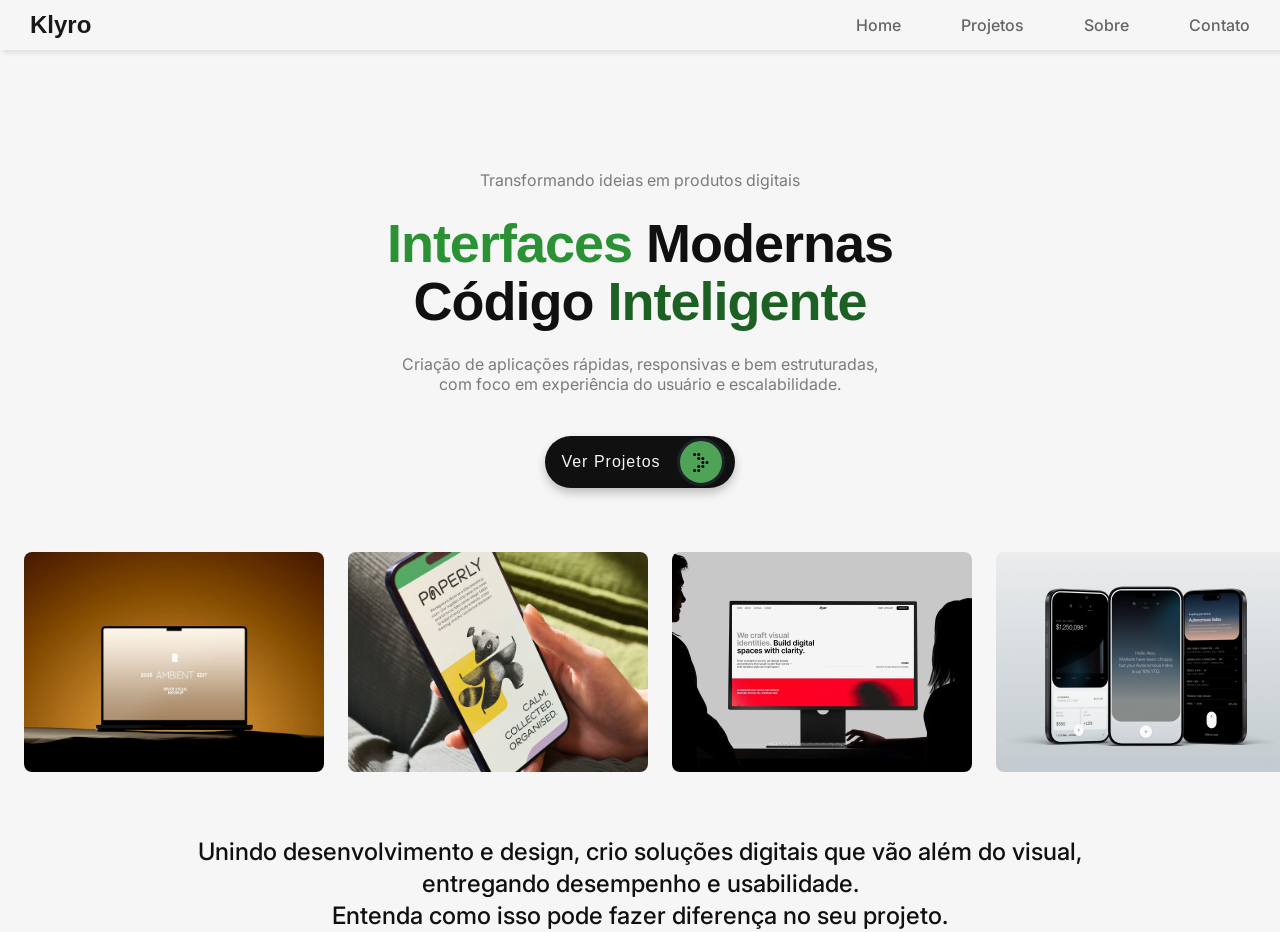
==== index.html @ 5a780aa4 "srool1" ====
<!DOCTYPE html>
<html lang="PT-BR">

<head>
    <meta charset="UTF-8">
    <meta name="viewport" content="width=device-width, initial-scale=1.0">
    <link rel="preconnect" href="https://fonts.googleapis.com">
    <link rel="preconnect" href="https://fonts.gstatic.com" crossorigin>
    <link
        href="https://fonts.googleapis.com/css2?family=Inter:ital,opsz,wght@0,14..32,100..900;1,14..32,100..900&amily=Outfit:wght@100..900&display=swap"
        rel="stylesheet">
    <link rel="stylesheet" href="style.css">
    <title>Klyro - Home</title>
</head>

<body>

    <nav>
        <!-- SIDEBAR -->
        <ul class="sidebar">
            <li onclick="hideSidebar()"><a href="#">✖</a></li>
            <li class="logo"><a href="index.html">Klyro</a></li>
            <li><a href="#">Home</a></li>
            <li><a href="#">Projetos</a></li>
            <li><a href="#">Sobre</a></li>
            <li><a href="#">Contato</a></li>
        </ul>

        <!-- NAV NORMAL -->
        <ul>
            <li class="logo"><a href="index.html">Klyro</a></li>
            <li class="hideOnMobile"><a href="#">Home</a></li>
            <li class="hideOnMobile"><a href="#">Projetos</a></li>
            <li class="hideOnMobile"><a href="#">Sobre</a></li>
            <li class="hideOnMobile"><a href="#">Contato</a></li>
            <li class="menu-button" onclick="showSidebar()">
                <a href="#" class="menuburger">☰</a>
            </li>
        </ul>
    </nav>

    <!--HERO SECTION-->
    <section class="hero">
        <div class="hero_section">
            <div class="herotxt">
                <h3 class="cor-7">Transformando ideias em produtos digitais</h3>
                <h1 class="cor-15"><span class="cor-p5">Interfaces</span> Modernas<br>
                    Código <span class="cor-p7">Inteligente</span></h1>
                <p class="cor-7">Criação de aplicações rápidas, responsivas e bem estruturadas, <br> com foco em
                    experiência
                    do usuário e
                    escalabilidade.</p>
            </div>

            <div class="hero_btn">
                <button class="Btn-Container">
                    <span class="text">Ver Projetos</span>
                    <span class="icon-Container">
                        <svg width="16" height="19" viewBox="0 0 16 19" fill="nones" xmlns="http://www.w3.org/2000/svg">
                            <circle cx="1.61321" cy="1.61321" r="1.5" fill="black"></circle>
                            <circle cx="5.73583" cy="1.61321" r="1.5" fill="black"></circle>
                            <circle cx="5.73583" cy="5.5566" r="1.5" fill="black"></circle>
                            <circle cx="9.85851" cy="5.5566" r="1.5" fill="black"></circle>
                            <circle cx="9.85851" cy="9.5" r="1.5" fill="black"></circle>
                            <circle cx="13.9811" cy="9.5" r="1.5" fill="black"></circle>
                            <circle cx="5.73583" cy="13.4434" r="1.5" fill="black"></circle>
                            <circle cx="9.85851" cy="13.4434" r="1.5" fill="black"></circle>
                            <circle cx="1.61321" cy="17.3868" r="1.5" fill="black"></circle>
                            <circle cx="5.73583" cy="17.3868" r="1.5" fill="black"></circle>
                        </svg>
                    </span>
                </button>

            </div>

        </div>


    </section>

    <!--INFINITE CAROUSEL IMAGENS-->
    <div class="carousel">
        <div class="track">
            <div class="group">
                <div class="card"><img src="./imagens/Base_Home_efects/txt01.jpg"></div>
                <div class="card"><img src="./imagens/Base_Home_efects/text04.jpg"></div>
                <div class="card"><img src="./imagens/Base_Home_efects/txt02.jpg"></div>
                <div class="card"><img src="./imagens/Base_Home_efects/txt05.jpg"></div>
                <div class="card"><img src="./imagens/Base_Home_efects/txt03.jpg"></div>
                <div class="card"><img src="./imagens/Base_Home_efects/txt06.jpg"></div>
            </div>

            <!-- DUPLICADO -->
            <div class="group">
                <div class="card"><img src="./imagens/Base_Home_efects/txt01.jpg"></div>
                <div class="card"><img src="./imagens/Base_Home_efects/text04.jpg"></div>
                <div class="card"><img src="./imagens/Base_Home_efects/txt02.jpg"></div>
                <div class="card"><img src="./imagens/Base_Home_efects/txt05.jpg"></div>
                <div class="card"><img src="./imagens/Base_Home_efects/txt03.jpg"></div>
                <div class="card"><img src="./imagens/Base_Home_efects/txt06.jpg"></div>
            </div>
        </div>
    </div>

    <!--CTA TEXT EFECTS-->
    <section class="scroll-reveal">
        <p class="reveal-text">
            <span class="line cor-15">Unindo desenvolvimento e design, crio soluções digitais que vão além do visual,
                <br> entregando desempenho e usabilidade.</span>
            <span class="line cor-15">Entenda como isso pode fazer diferença no seu projeto.</span>
        </p>
    </section>

    <script>
        /* =========================
           SIDEBAR
        ========================= */
        function showSidebar() {
            document.querySelector('.sidebar').style.display = 'flex';
        }

        function hideSidebar() {
            document.querySelector('.sidebar').style.display = 'none';
        }

        document.addEventListener('click', function (event) {
            const sidebar = document.querySelector('.sidebar');
            const menuBtn = document.querySelector('.menu-button');

            if (!sidebar.contains(event.target) && !menuBtn.contains(event.target)) {
                sidebar.style.display = 'none';
            }
        });


        /* =========================
           REVEAL 3 LINHAS (CORRETO)
        ========================= */

        const lines = document.querySelectorAll(".line");

        const observer = new IntersectionObserver((entries) => {
            entries.forEach(entry => {
                if (entry.isIntersecting) {

                    lines.forEach((line, index) => {
                        setTimeout(() => {
                            line.classList.add("show");
                        }, index * 400); // tempo entre linhas
                    });

                }
            });
        }, { threshold: 0.6 });

        observer.observe(document.querySelector(".scroll-reveal"));
    </script>

</body>

</html>
---- style.css ----
/* UTILIDADES */
@import "./css/utilidades/cores.css";

/* GLOBAL */
@import "./css/global/global.css";
@import "./css/global/navbar.css";

/* HOME */
@import "./css/home/home.css";
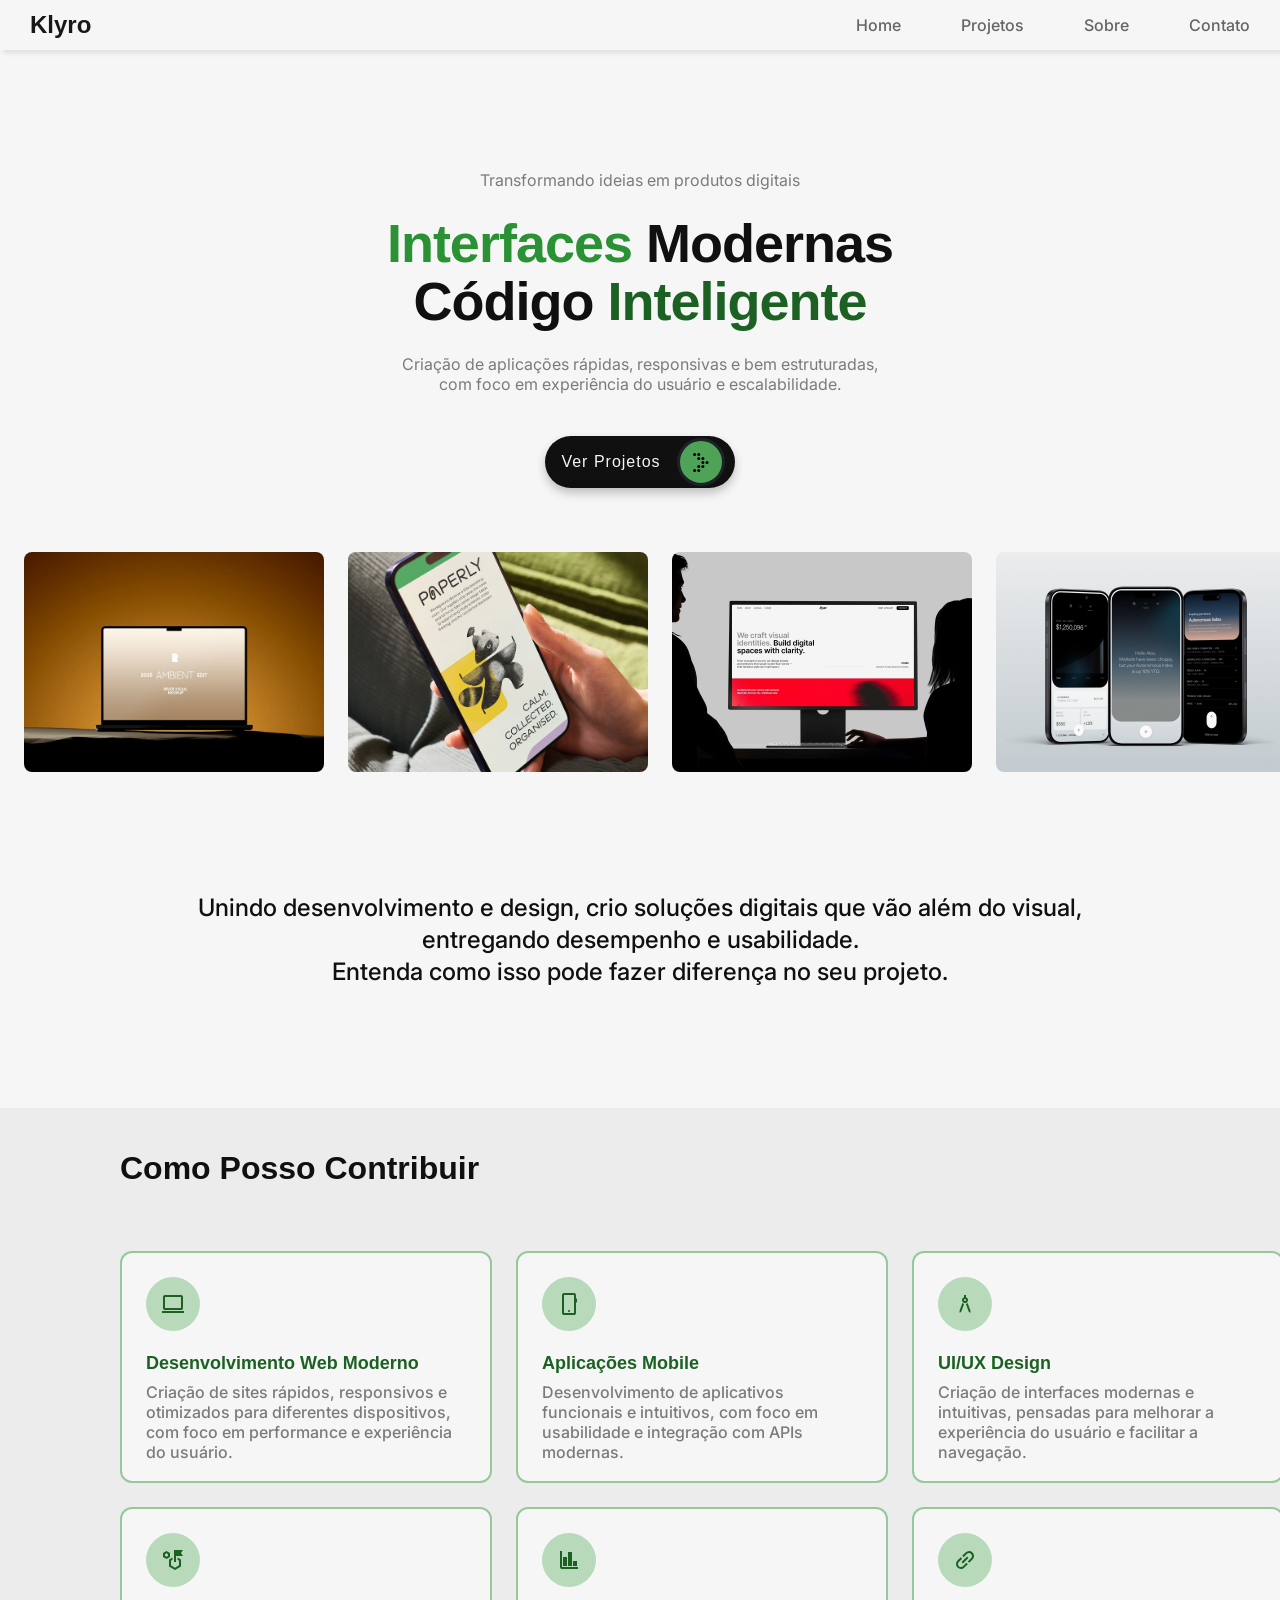
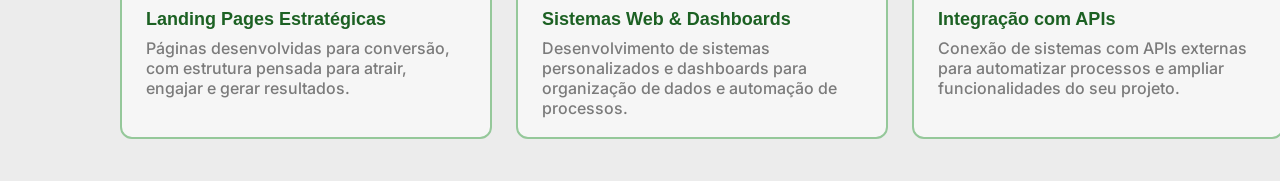
==== commit a8f32b69: "atualização" ====
--- a/index.html
+++ b/index.html
@@ -6,6 +6,7 @@
     <meta name="viewport" content="width=device-width, initial-scale=1.0">
     <link rel="preconnect" href="https://fonts.googleapis.com">
     <link rel="preconnect" href="https://fonts.gstatic.com" crossorigin>
+    <link rel="shortcut icon" href="./imagens/global/icone_geral.svg" type="image/x-icon">
     <link
         href="https://fonts.googleapis.com/css2?family=Inter:ital,opsz,wght@0,14..32,100..900;1,14..32,100..900&amily=Outfit:wght@100..900&display=swap"
         rel="stylesheet">
@@ -102,7 +103,7 @@
         </div>
     </div>
 
-    <!--CTA TEXT EFECTS-->
+    <!--CTA-->
     <section class="scroll-reveal">
         <p class="reveal-text">
             <span class="line cor-15">Unindo desenvolvimento e design, crio soluções digitais que vão além do visual,
@@ -111,6 +112,79 @@
         </p>
     </section>
 
+
+    <!--SERVIÇOS-->
+    <section class="servicos">
+        <div class="servicos_section">
+            <div class="servicos_txt">
+                <h1 class="cor-15">Como Posso Contribuir</h1>
+            </div>
+            <div class="servicos_sc_cards">
+                <div class="serv_cards">
+                    <div class="icone_card"><img src="./imagens/global/computer.svg" alt="Computer icon"></div>
+                    <div class="cardtxt">
+                        <h2 class="cor-p7">Desenvolvimento Web Moderno</h2>
+                        <p class="cor-7">Criação de sites rápidos, responsivos e otimizados para diferentes
+                            dispositivos, com foco em
+                            performance e experiência do usuário.</p>
+                    </div>
+                </div>
+
+                <div class="serv_cards">
+                    <div class="icone_card"><img src="./imagens/global/mobile_phone.svg" alt="Mobile Phone"></div>
+                    <div class="cardtxt">
+                        <h2 class="cor-p7">Aplicações Mobile</h2>
+                        <p class="cor-7">Desenvolvimento de aplicativos funcionais e intuitivos, com foco em usabilidade
+                            e integração
+                            com APIs modernas.</p>
+                    </div>
+                </div>
+
+                <div class="serv_cards">
+                    <div class="icone_card"><img
+                            src="./imagens/global/architecture_24dp_1C6123_FILL0_wght400_GRAD0_opsz24.svg"
+                            alt="Architecture"></div>
+                    <div class="cardtxt">
+                        <h2 class="cor-p7">UI/UX Design</h2>
+                        <p class="cor-7">Criação de interfaces modernas e intuitivas, pensadas para melhorar a
+                            experiência do usuário
+                            e facilitar a navegação.</p>
+                    </div>
+                </div>
+
+                <div class="serv_cards">
+                    <div class="icone_card"><img src="./imagens/global/strategy.svg" alt="Strategy"></div>
+                    <div class="cardtxt">
+                        <h2 class="cor-p7">Landing Pages Estratégicas</h2>
+                        <p class="cor-7">Páginas desenvolvidas para conversão, com estrutura pensada para atrair,
+                            engajar e gerar
+                            resultados.</p>
+                    </div>
+                </div>
+
+                <div class="serv_cards">
+                    <div class="icone_card"><img src="./imagens/global/finance bars.svg" alt="Strategy"></div>
+                    <div class="cardtxt">
+                        <h2 class="cor-p7">Sistemas Web & Dashboards</h2>
+                        <p class="cor-7">Desenvolvimento de sistemas personalizados e dashboards para organização de
+                            dados e automação
+                            de processos.</p>
+                    </div>
+                </div>
+
+                <div class="serv_cards">
+                    <div class="icone_card"><img src="./imagens/global/link.svg" alt="Strategy"></div>
+                    <div class="cardtxt">
+                        <h2 class="cor-p7">Integração com APIs</h2>
+                        <p class="cor-7">Conexão de sistemas com APIs externas para automatizar processos e ampliar
+                            funcionalidades do
+                            seu projeto.</p>
+                    </div>
+                </div>
+            </div>
+        </div>
+    </section>
+
     <script>
         /* =========================
            SIDEBAR
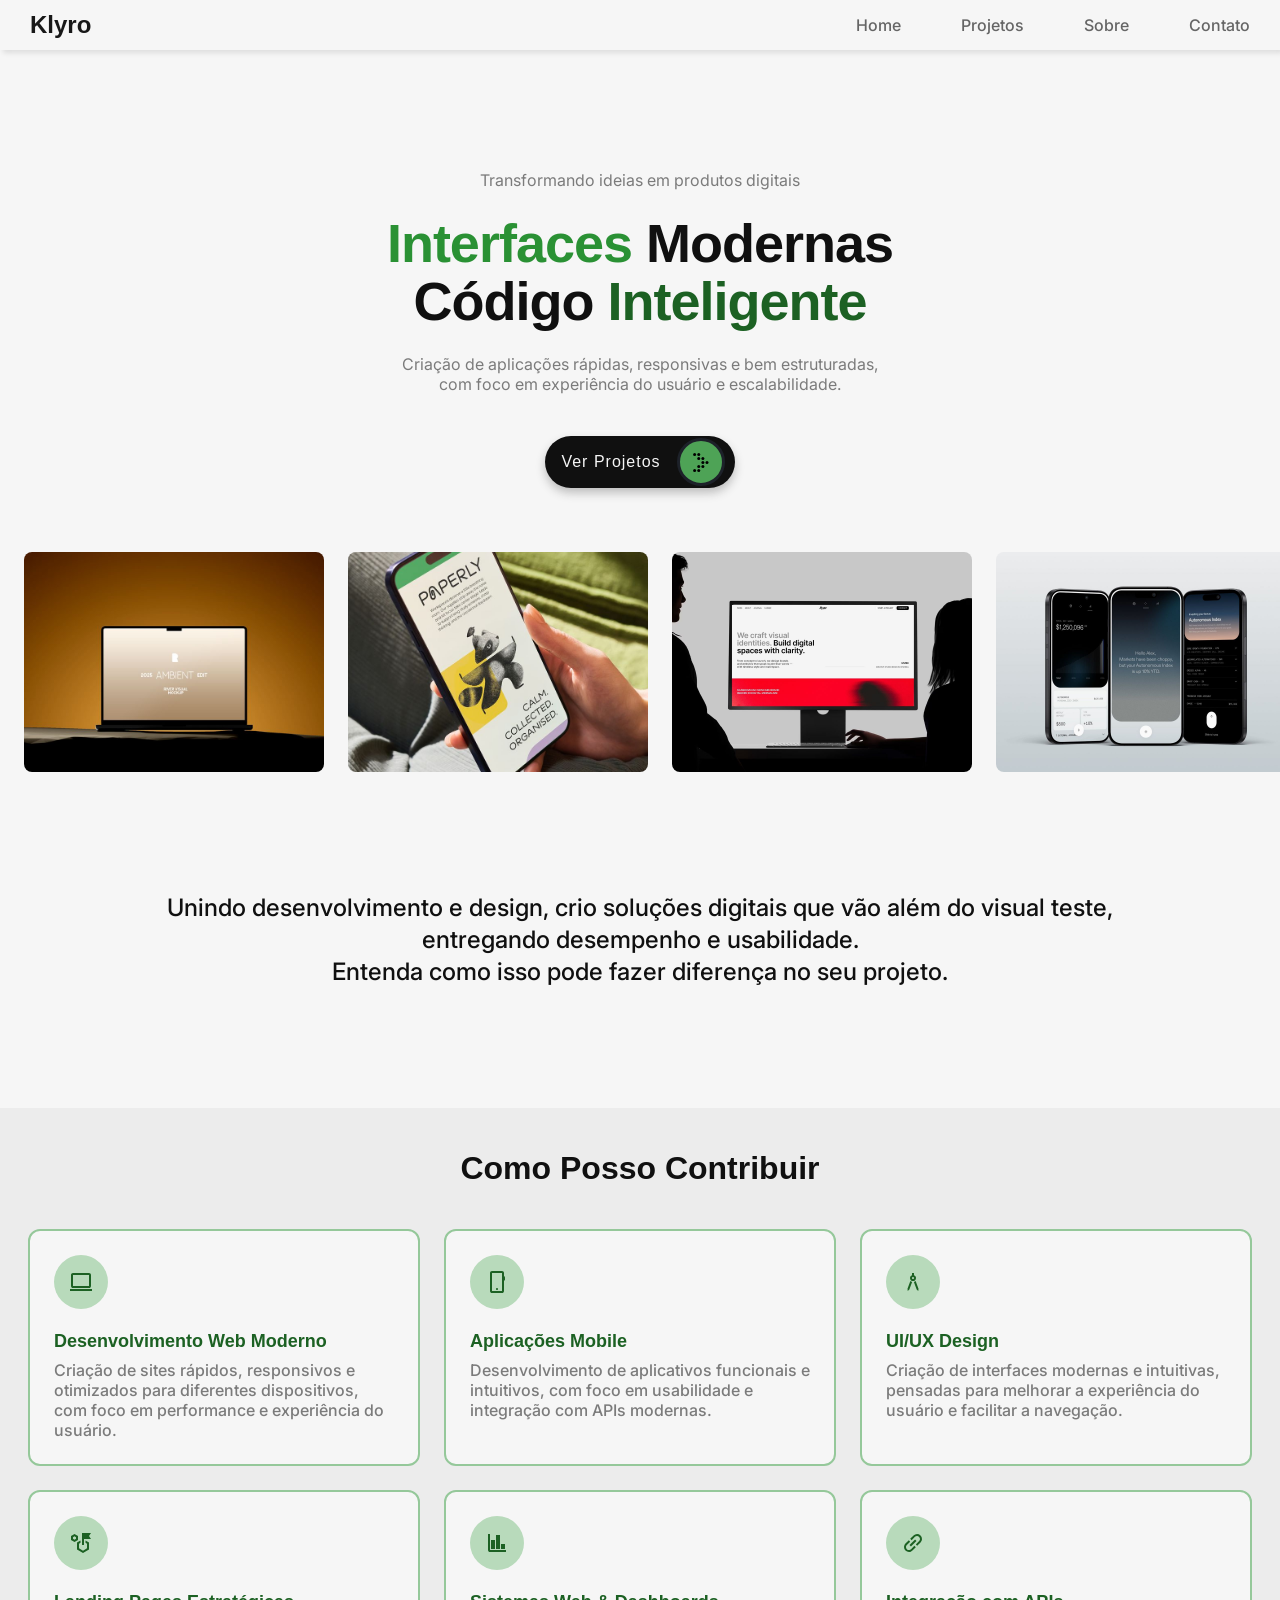
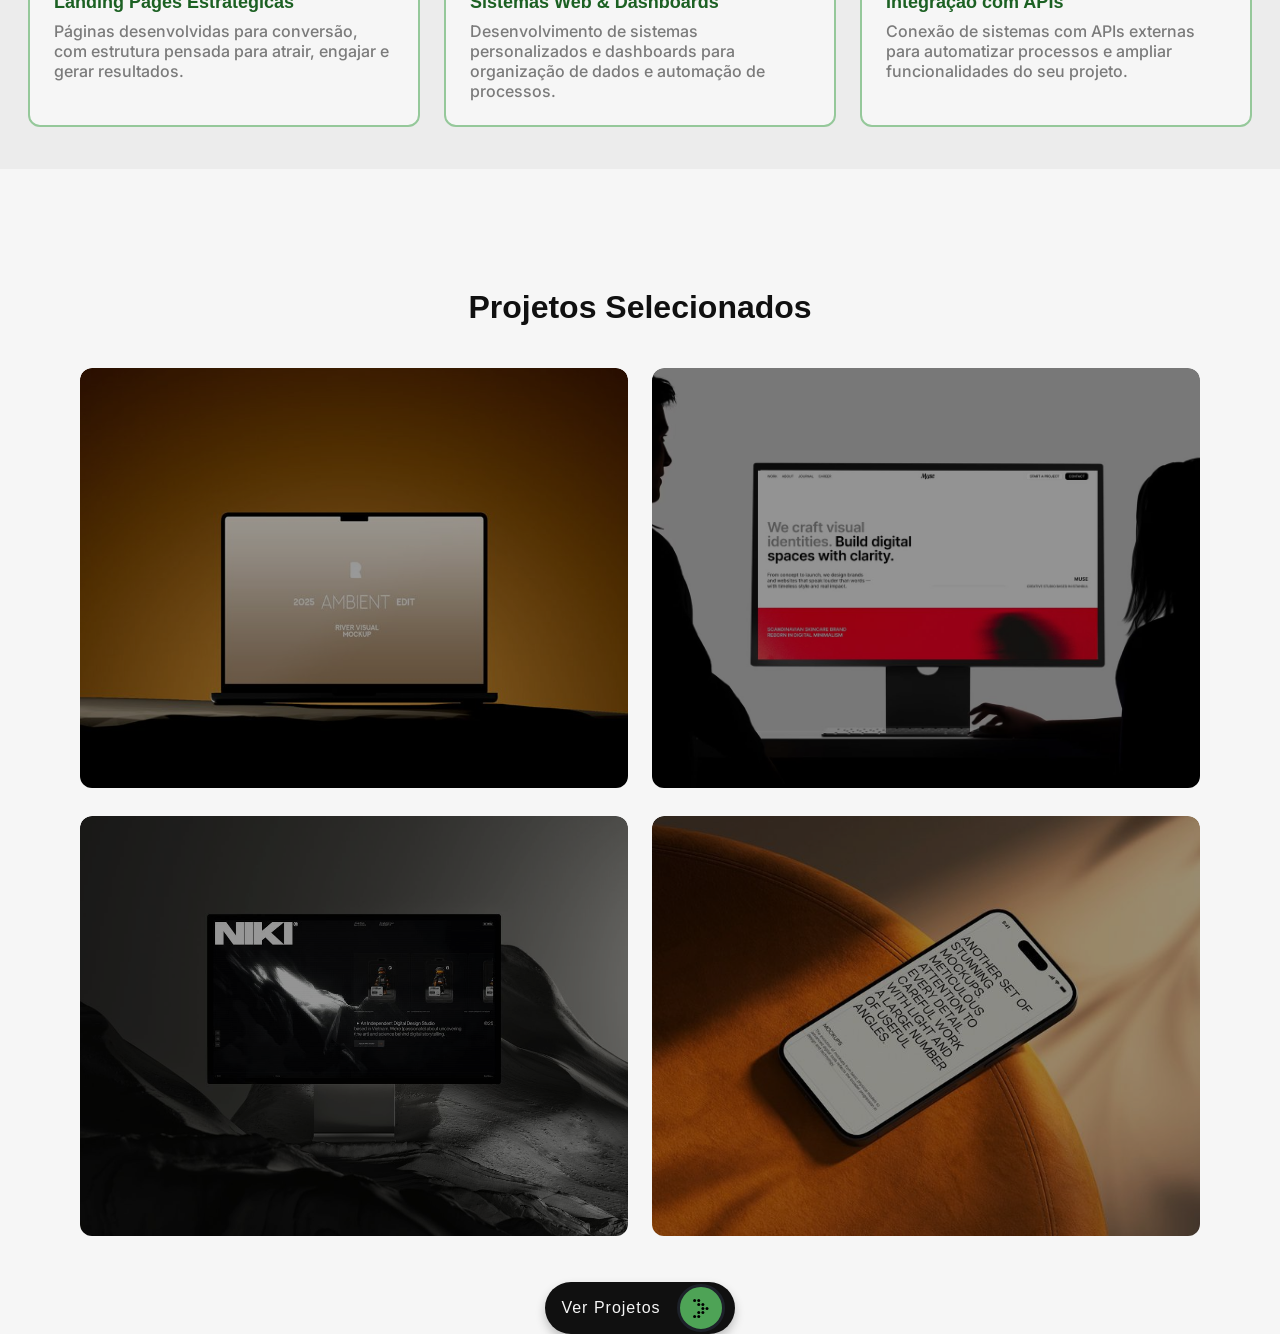
==== commit 6ff8f89a: "atualização no layout e estilos" ====
--- a/index.html
+++ b/index.html
@@ -71,7 +71,6 @@
                         </svg>
                     </span>
                 </button>
-
             </div>
 
         </div>
@@ -106,7 +105,8 @@
     <!--CTA-->
     <section class="scroll-reveal">
         <p class="reveal-text">
-            <span class="line cor-15">Unindo desenvolvimento e design, crio soluções digitais que vão além do visual,
+            <span class="line cor-15">Unindo desenvolvimento e design, crio soluções digitais que vão além do visual
+                teste,
                 <br> entregando desempenho e usabilidade.</span>
             <span class="line cor-15">Entenda como isso pode fazer diferença no seu projeto.</span>
         </p>
@@ -182,6 +182,98 @@
                     </div>
                 </div>
             </div>
+        </div>
+    </section>
+
+    <!--PEOJETOS SELECIONADOS-->
+
+    <section class="projcts_section">
+        <div class="projects_sc">
+            <div class="projs_txt">
+                <h1 class="cor-15">Projetos Selecionados</h1>
+            </div>
+
+            <div class="projects_cards">
+                <div class="cards_projs_sc">
+                    <a href="#">
+                        <img src="./imagens/Base_Home_efects/txt01.jpg" alt="">
+                        <div class="card_proj_cont">
+                            <h2 class="cor-15">Nome do Projeto</h2>
+                            <p class="cor-7">Lorem ipsum dolor sit amet consectetur adipiscing elit. Dolor sit amet
+                                consectetur
+                                adipiscing elit quisque faucibus</p>
+                            <div class="Card_class"> <span class="cor-p7">Web Design</span>
+                                <span class="cor-p7">Ecommerce</span>
+                            </div>
+                        </div>
+                    </a>
+                </div>
+
+                <div class="cards_projs_sc">
+                    <a href="#">
+                        <img src="./imagens/Base_Home_efects/txt02.jpg" alt="">
+                        <div class="card_proj_cont">
+                            <h2 class="cor-15">Nome do Projeto</h2>
+                            <p class="cor-7">Lorem ipsum dolor sit amet consectetur adipiscing elit. Dolor sit amet
+                                consectetur
+                                adipiscing elit quisque faucibus</p>
+                            <div class="Card_class"> <span class="cor-p7">Web Design</span>
+                                <span class="cor-p7">Ecommerce</span>
+                            </div>
+                        </div>
+                    </a>
+                </div>
+
+                <div class="cards_projs_sc">
+                    <a href="#">
+                        <img src="./imagens/Base_Home_efects/txt03.jpg" alt="">
+                        <div class="card_proj_cont">
+                            <h2 class="cor-15">Nome do Projeto</h2>
+                            <p class="cor-7">Lorem ipsum dolor sit amet consectetur adipiscing elit. Dolor sit amet
+                                consectetur
+                                adipiscing elit quisque faucibus</p>
+                            <div class="Card_class"> <span class="cor-p7">Web Design</span>
+                                <span class="cor-p7">Ecommerce</span>
+                            </div>
+                        </div>
+                    </a>
+                </div>
+
+                <div class="cards_projs_sc">
+                    <a href="#">
+                        <img src="./imagens/Base_Home_efects//txt06.jpg" alt="">
+                        <div class="card_proj_cont">
+                            <h2 class="cor-15">Nome do Projeto</h2>
+                            <p class="cor-7">Lorem ipsum dolor sit amet consectetur adipiscing elit. Dolor sit amet
+                                consectetur
+                                adipiscing elit quisque faucibus</p>
+                            <div class="Card_class"> <span class="cor-p7">Web Design</span>
+                                <span class="cor-p7">Ecommerce</span>
+                            </div>
+                        </div>
+                    </a>
+
+                </div>
+            </div>
+        </div>
+        <div class="geral_btn">
+            <button class="Btn-Container">
+                <span class="text">Ver Projetos</span>
+                <span class="icon-Container">
+                    <svg width="16" height="19" viewBox="0 0 16 19" fill="nones" xmlns="http://www.w3.org/2000/svg">
+                        <circle cx="1.61321" cy="1.61321" r="1.5" fill="black"></circle>
+                        <circle cx="5.73583" cy="1.61321" r="1.5" fill="black"></circle>
+                        <circle cx="5.73583" cy="5.5566" r="1.5" fill="black"></circle>
+                        <circle cx="9.85851" cy="5.5566" r="1.5" fill="black"></circle>
+                        <circle cx="9.85851" cy="9.5" r="1.5" fill="black"></circle>
+                        <circle cx="13.9811" cy="9.5" r="1.5" fill="black"></circle>
+                        <circle cx="5.73583" cy="13.4434" r="1.5" fill="black"></circle>
+                        <circle cx="9.85851" cy="13.4434" r="1.5" fill="black"></circle>
+                        <circle cx="1.61321" cy="17.3868" r="1.5" fill="black"></circle>
+                        <circle cx="5.73583" cy="17.3868" r="1.5" fill="black"></circle>
+                    </svg>
+                </span>
+            </button>
         </div>
     </section>
 
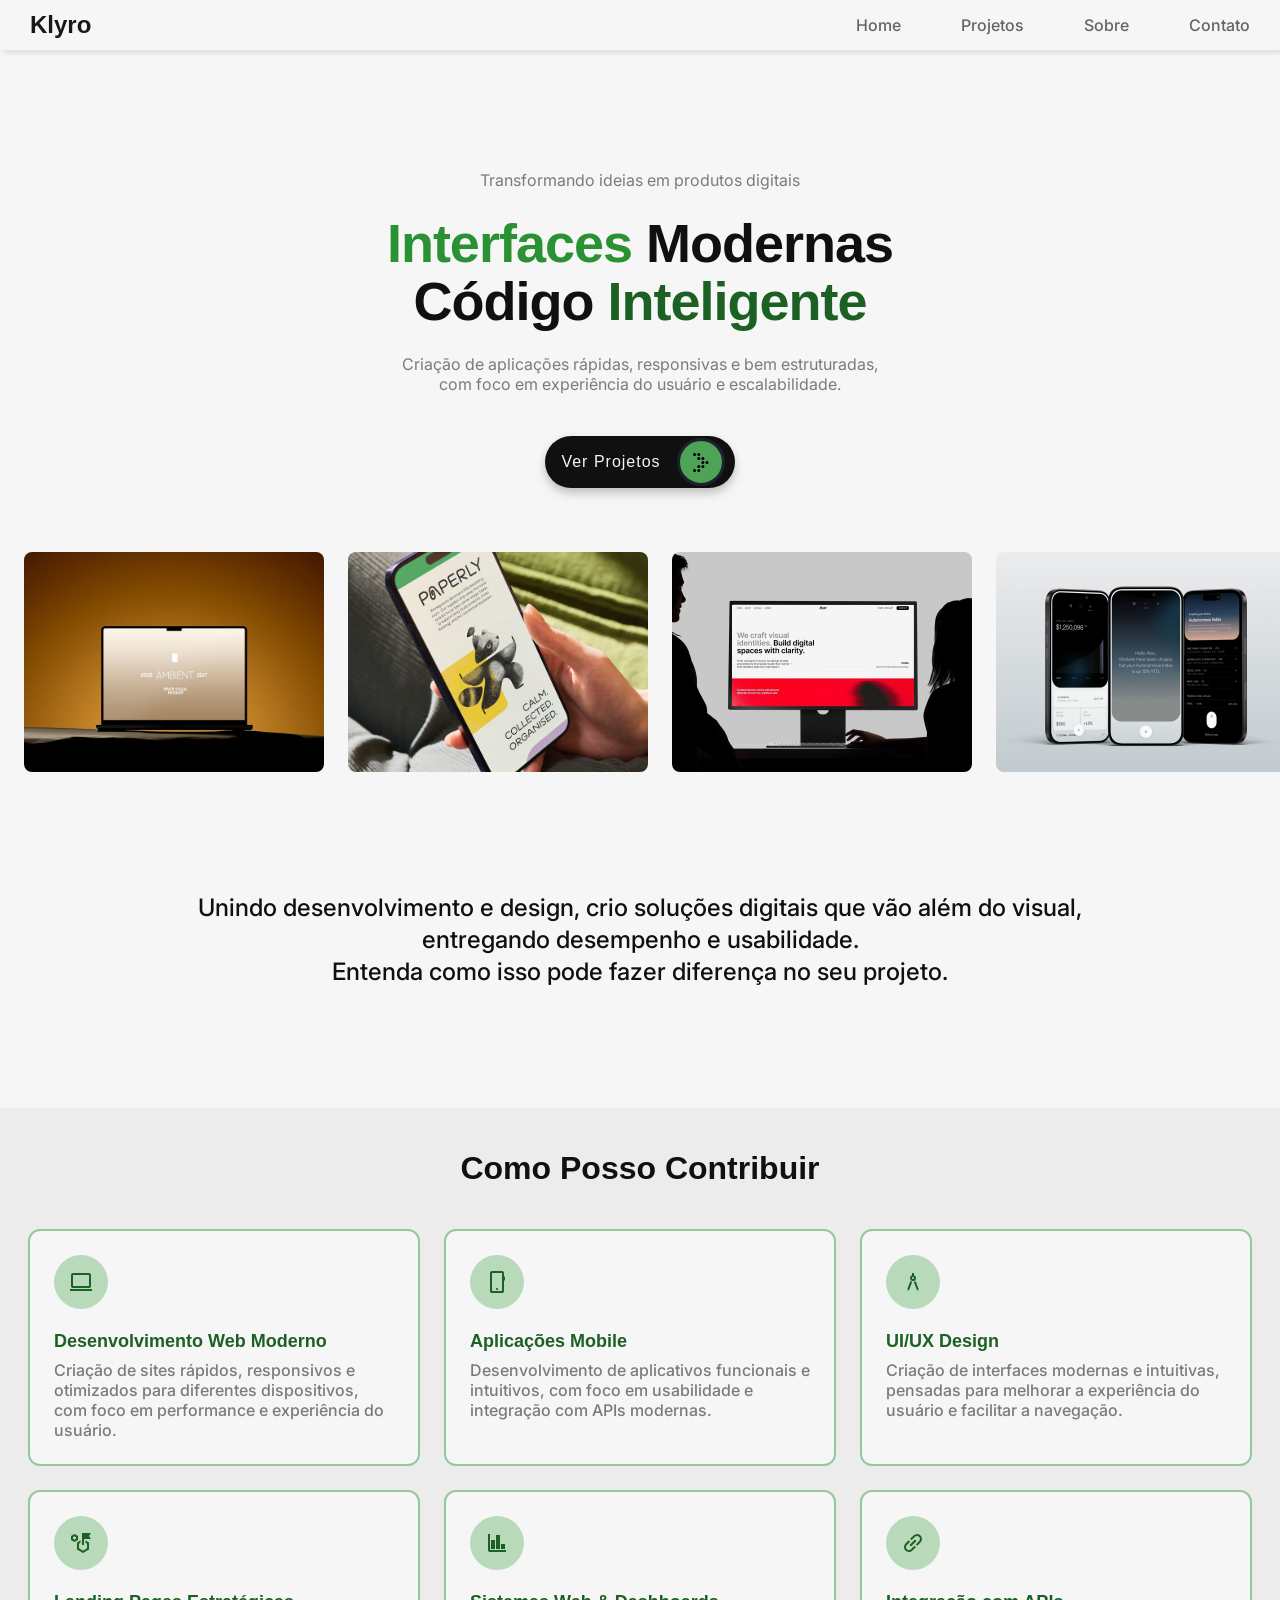
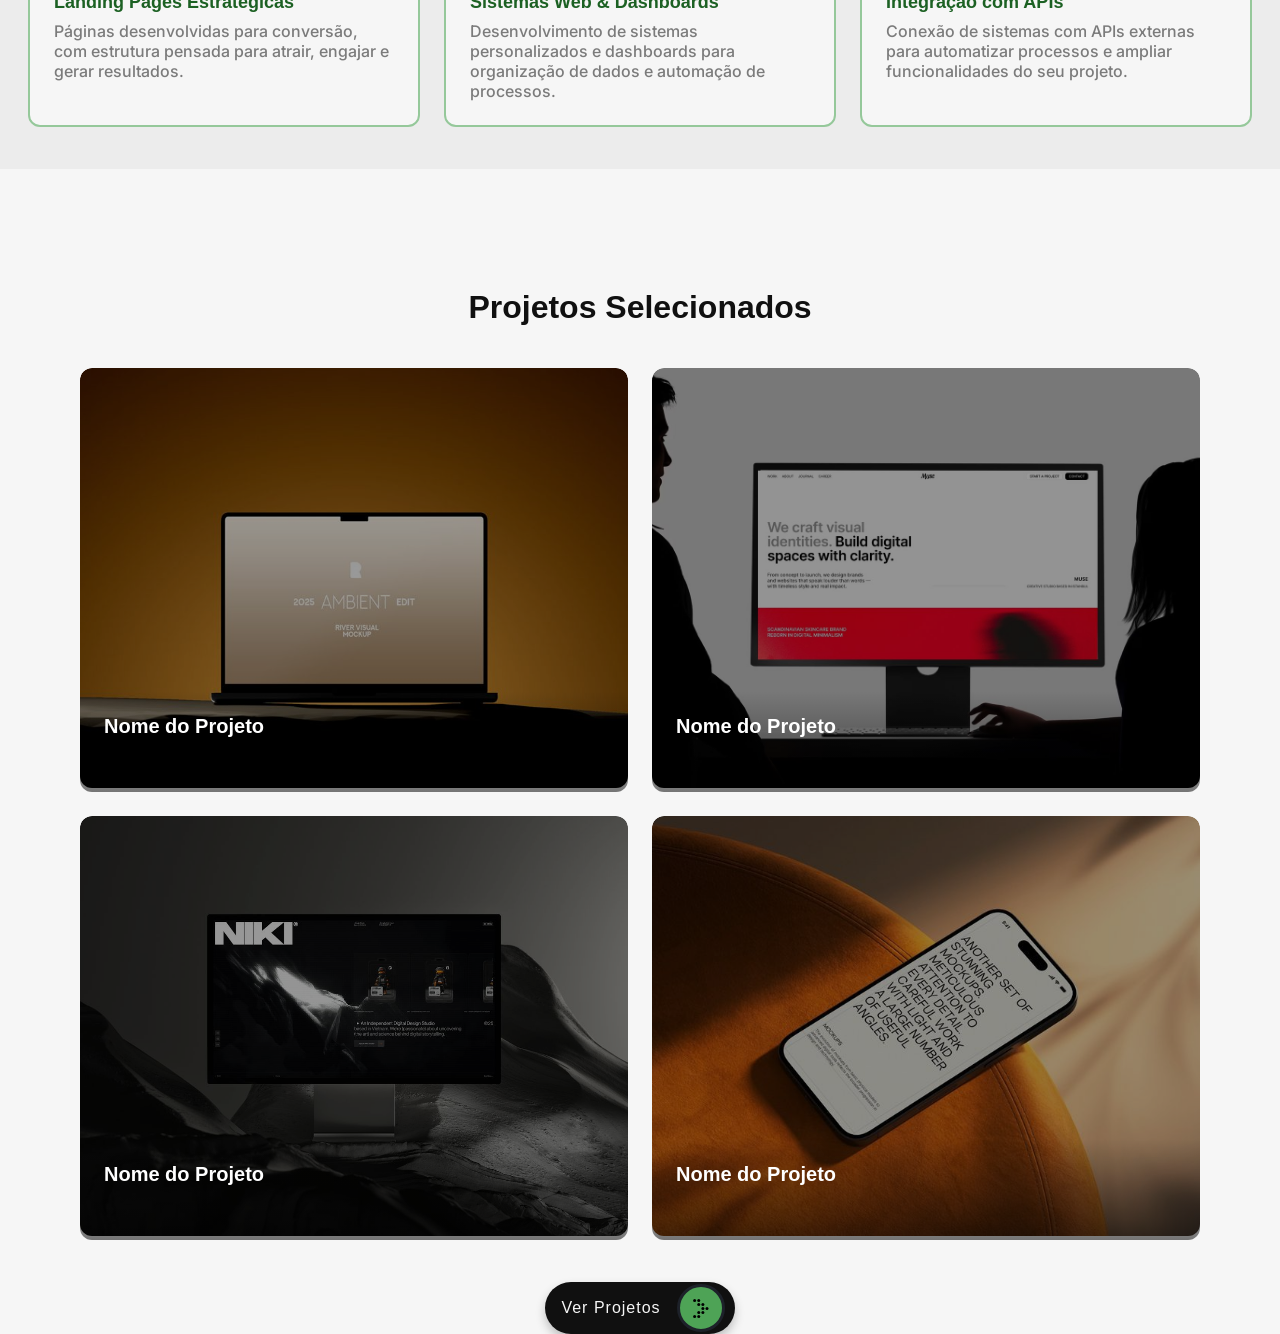
==== commit 015de674: "projetos" ====
--- a/index.html
+++ b/index.html
@@ -105,8 +105,7 @@
     <!--CTA-->
     <section class="scroll-reveal">
         <p class="reveal-text">
-            <span class="line cor-15">Unindo desenvolvimento e design, crio soluções digitais que vão além do visual
-                teste,
+            <span class="line cor-15">Unindo desenvolvimento e design, crio soluções digitais que vão além do visual,
                 <br> entregando desempenho e usabilidade.</span>
             <span class="line cor-15">Entenda como isso pode fazer diferença no seu projeto.</span>
         </p>
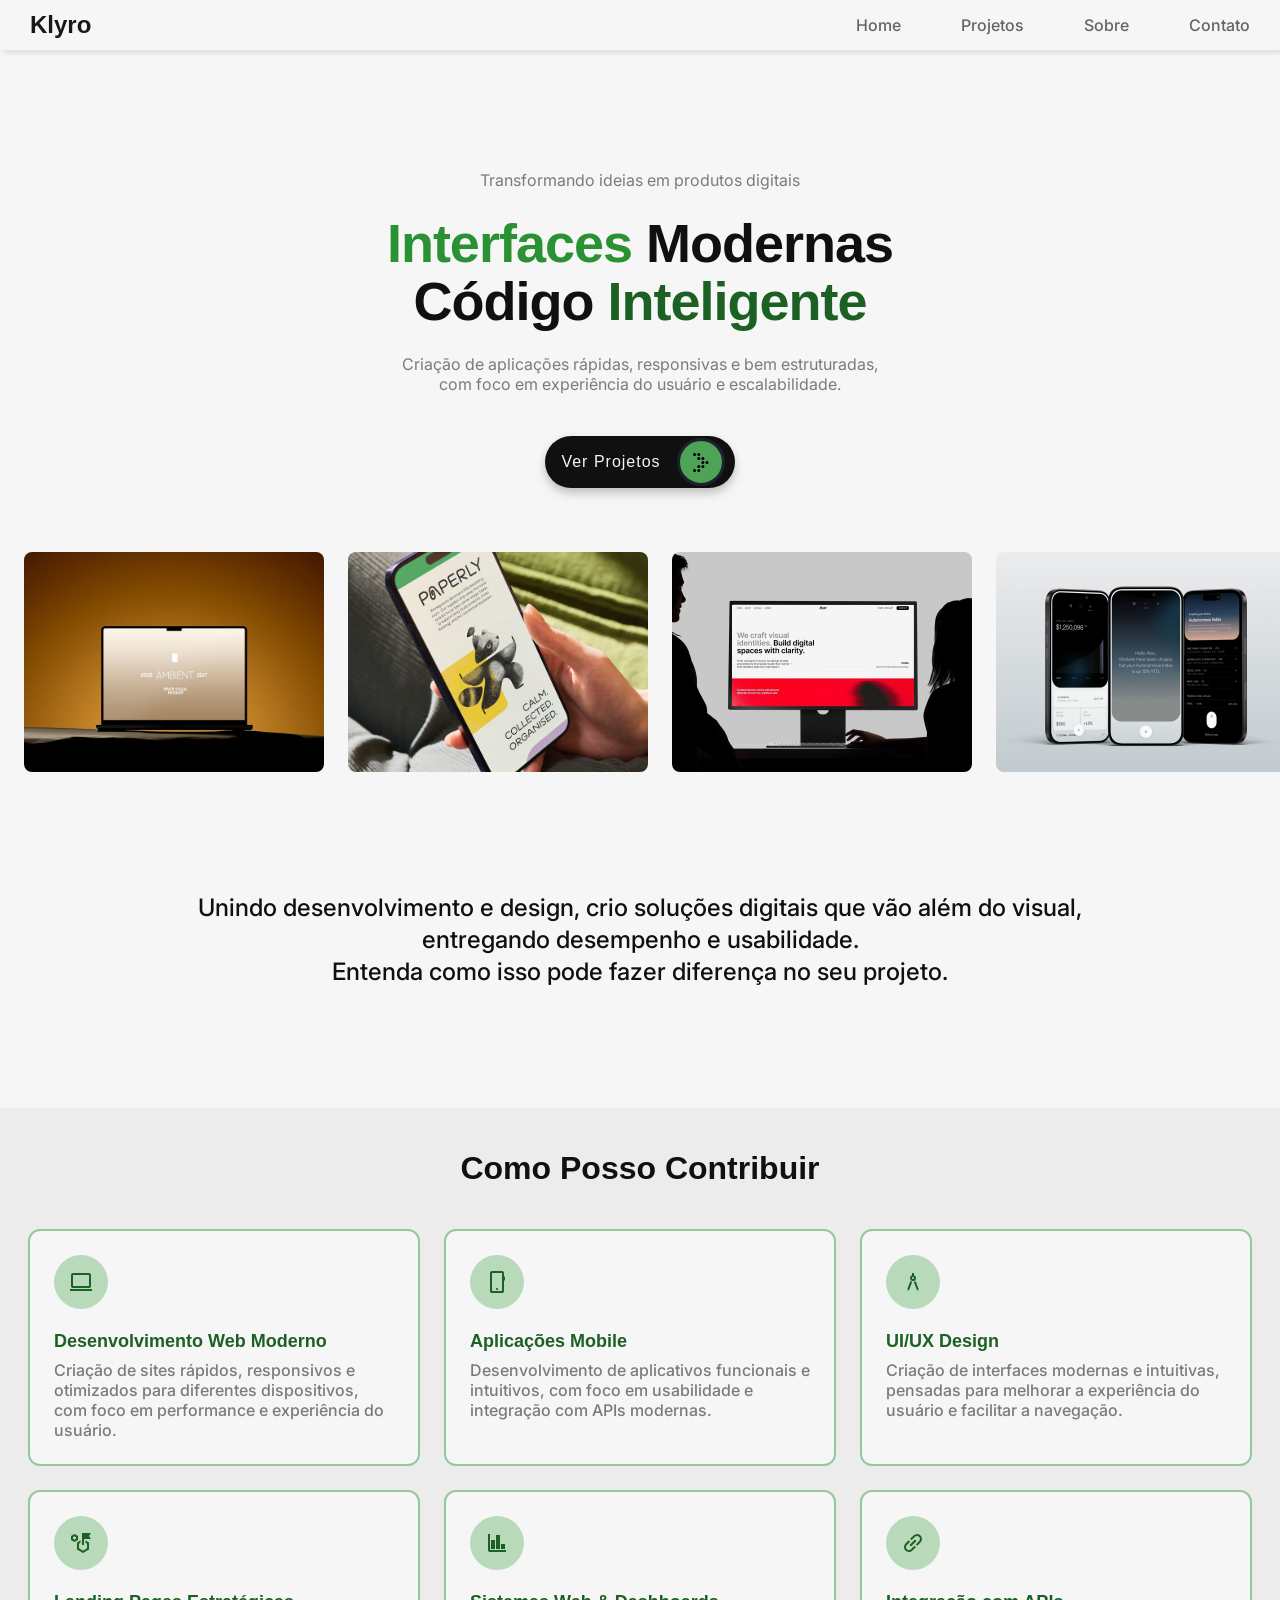
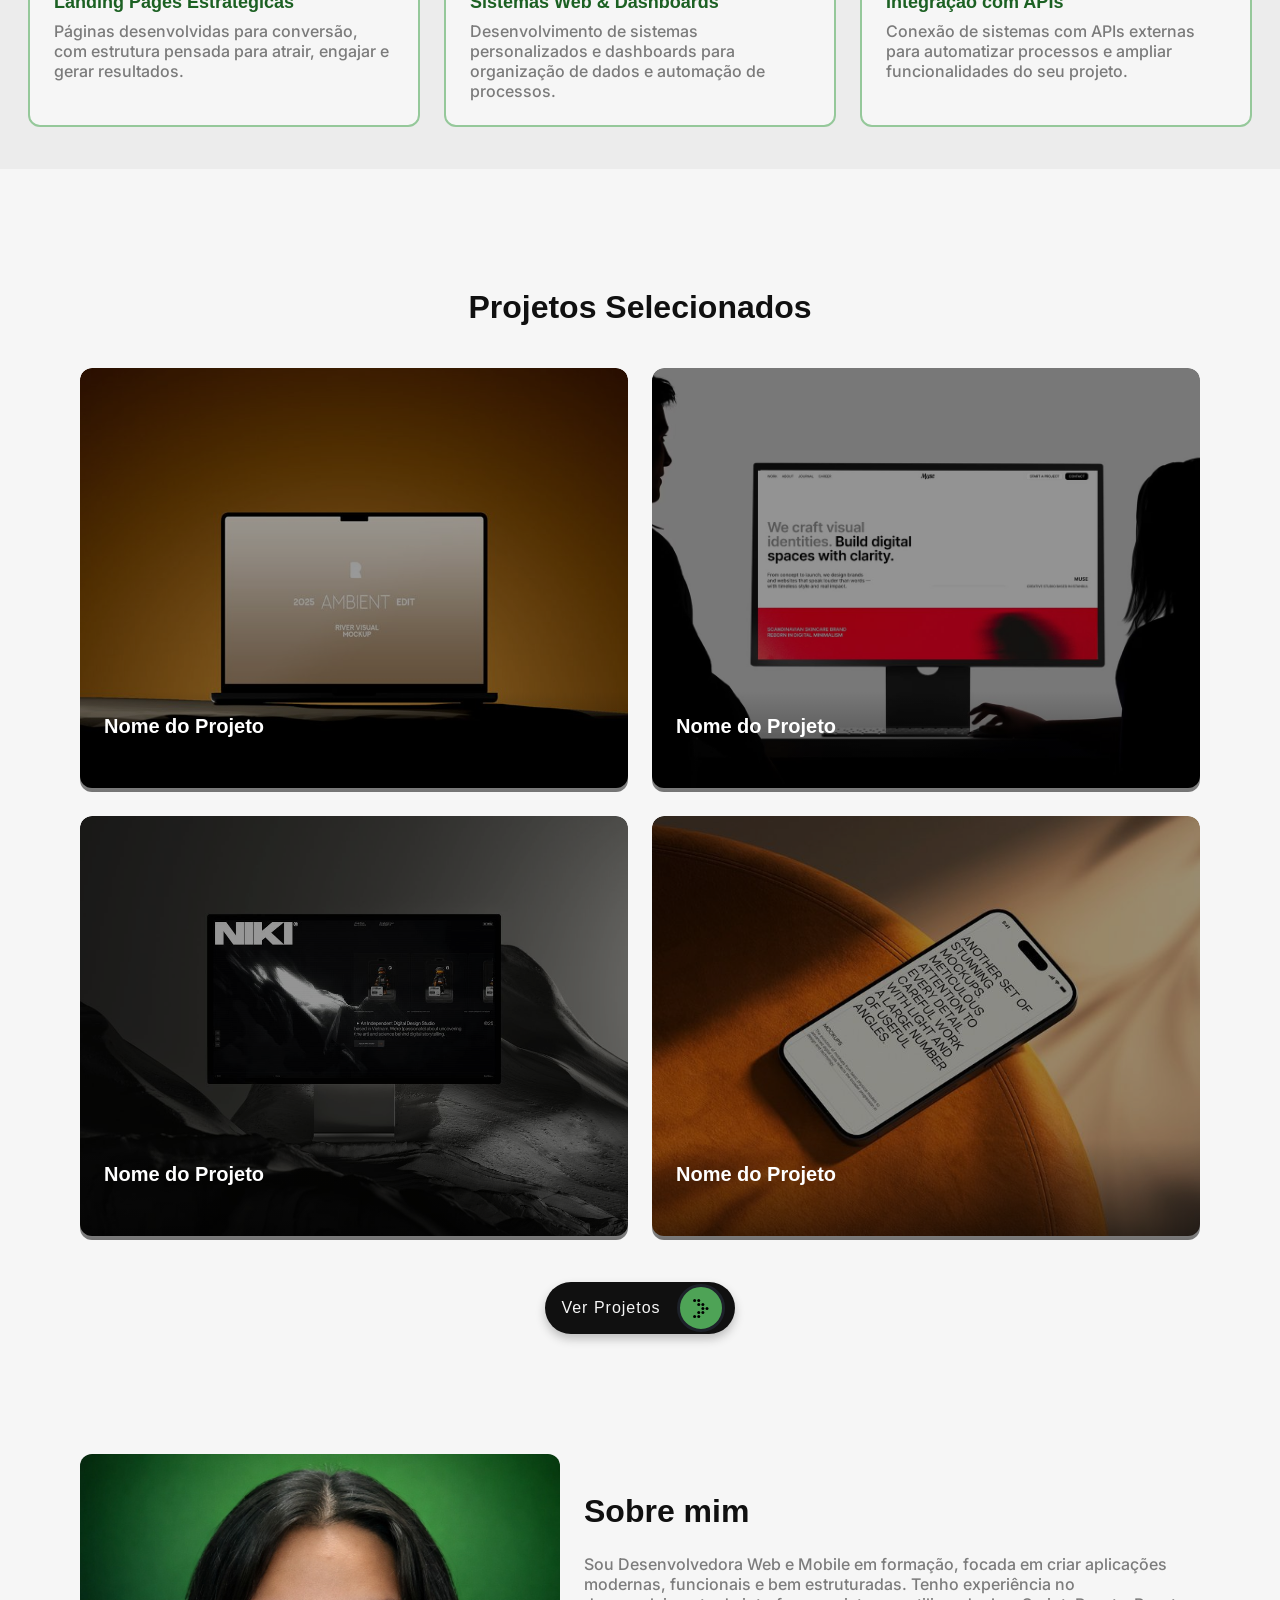
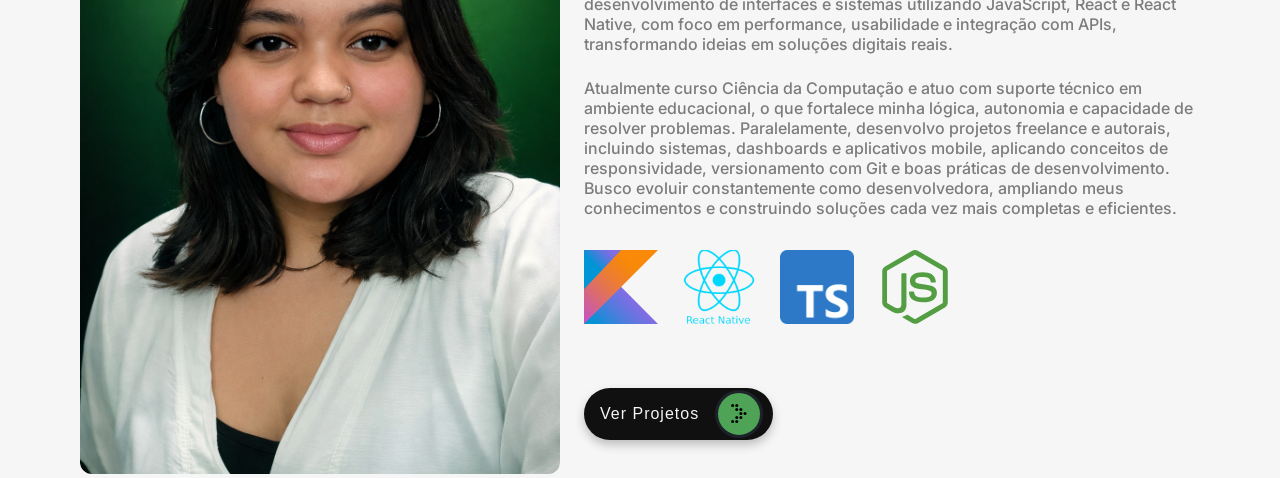
==== commit eb7a4844: "sobre section" ====
--- a/index.html
+++ b/index.html
@@ -185,7 +185,6 @@
     </section>
 
     <!--PEOJETOS SELECIONADOS-->
-
     <section class="projcts_section">
         <div class="projects_sc">
             <div class="projs_txt">
@@ -276,6 +275,62 @@
         </div>
     </section>
 
+    <!--SOBRE MIM-->
+    <section class="about">
+        <div class="sobre_section">
+            <div class="profile_img">
+                <img src="./imagens/Base_Home_efects/sobre_img/profile_img.jpeg" alt="">
+            </div>
+
+            <div class="sobre_conteudo">
+                <div class="sobre_txt">
+                    <h1>Sobre mim</h1>
+                    <p>Sou Desenvolvedora Web e Mobile em formação, focada em criar aplicações modernas, funcionais e
+                        bem estruturadas. Tenho experiência no desenvolvimento de interfaces e sistemas utilizando
+                        JavaScript, React e React Native, com foco em performance, usabilidade e integração com APIs,
+                        transformando ideias em soluções digitais reais.</p>
+                    <p>Atualmente curso Ciência da Computação e atuo com suporte técnico em ambiente educacional, o que
+                        fortalece minha lógica, autonomia e capacidade de resolver problemas. Paralelamente, desenvolvo
+                        projetos freelance e autorais, incluindo sistemas, dashboards e aplicativos mobile, aplicando
+                        conceitos de responsividade, versionamento com Git e boas práticas de desenvolvimento. Busco
+                        evoluir constantemente como desenvolvedora, ampliando meus conhecimentos e construindo soluções
+                        cada vez mais completas e eficientes.</p>
+                </div>
+
+                <div class="sobre_dev">
+                    <img src="/imagens/Base_Home_efects/sobre_img/Kotlin_Icon.png" alt="">
+                    <img src="./imagens/Base_Home_efects/sobre_img/reactNative.png" alt="">
+                    <img src="./imagens/Base_Home_efects/sobre_img/Typescript_logo_2020.svg.png" alt="">
+                    <img src="./imagens/Base_Home_efects/sobre_img/nodejs-icon.svg" alt="">
+                </div>
+
+                <div class="center-geral-btn">
+                    <div class="geral_btn">
+                        <button class="Btn-Container">
+                            <span class="text">Ver Projetos</span>
+                            <span class="icon-Container">
+                                <svg width="16" height="19" viewBox="0 0 16 19" fill="nones"
+                                    xmlns="http://www.w3.org/2000/svg">
+                                    <circle cx="1.61321" cy="1.61321" r="1.5" fill="black"></circle>
+                                    <circle cx="5.73583" cy="1.61321" r="1.5" fill="black"></circle>
+                                    <circle cx="5.73583" cy="5.5566" r="1.5" fill="black"></circle>
+                                    <circle cx="9.85851" cy="5.5566" r="1.5" fill="black"></circle>
+                                    <circle cx="9.85851" cy="9.5" r="1.5" fill="black"></circle>
+                                    <circle cx="13.9811" cy="9.5" r="1.5" fill="black"></circle>
+                                    <circle cx="5.73583" cy="13.4434" r="1.5" fill="black"></circle>
+                                    <circle cx="9.85851" cy="13.4434" r="1.5" fill="black"></circle>
+                                    <circle cx="1.61321" cy="17.3868" r="1.5" fill="black"></circle>
+                                    <circle cx="5.73583" cy="17.3868" r="1.5" fill="black"></circle>
+                                </svg>
+                            </span>
+                        </button>
+                    </div>
+                </div>
+            </div>
+        </div>
+
+
+    </section>
     <script>
         /* =========================
            SIDEBAR
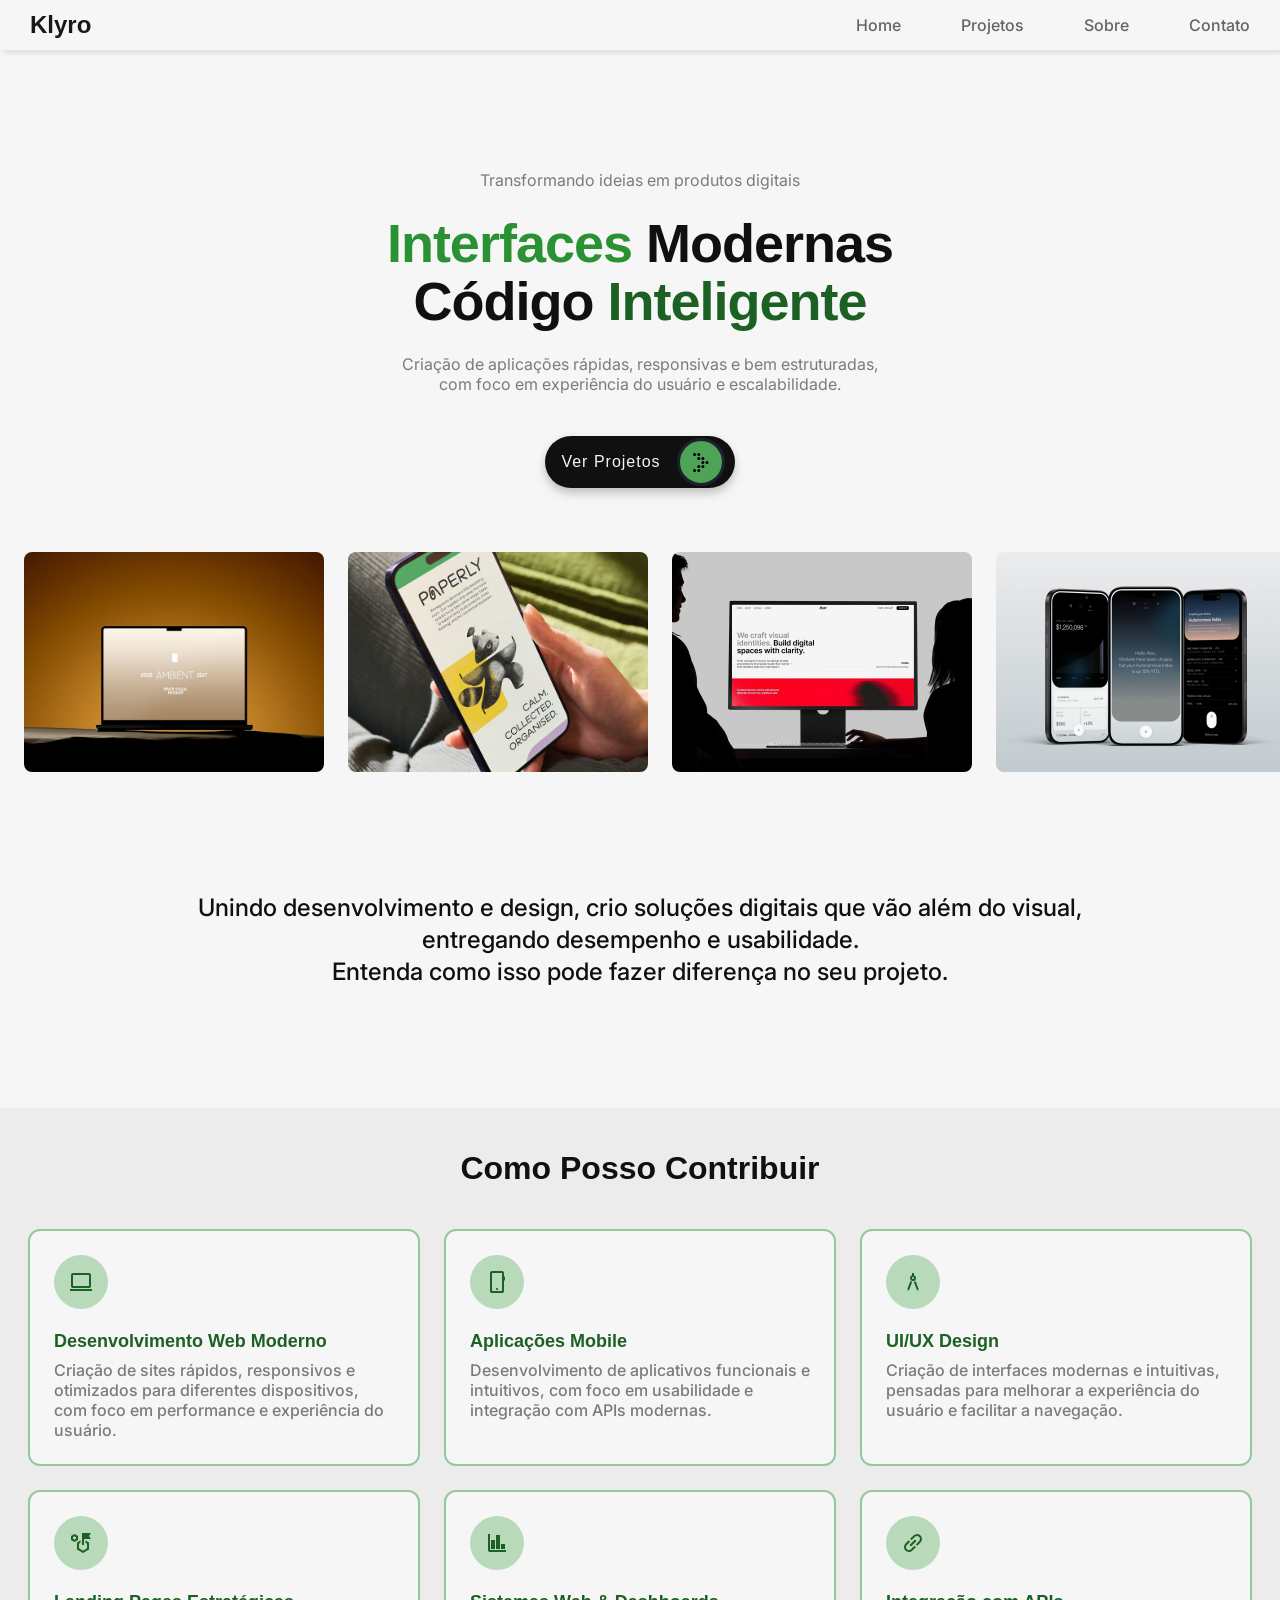
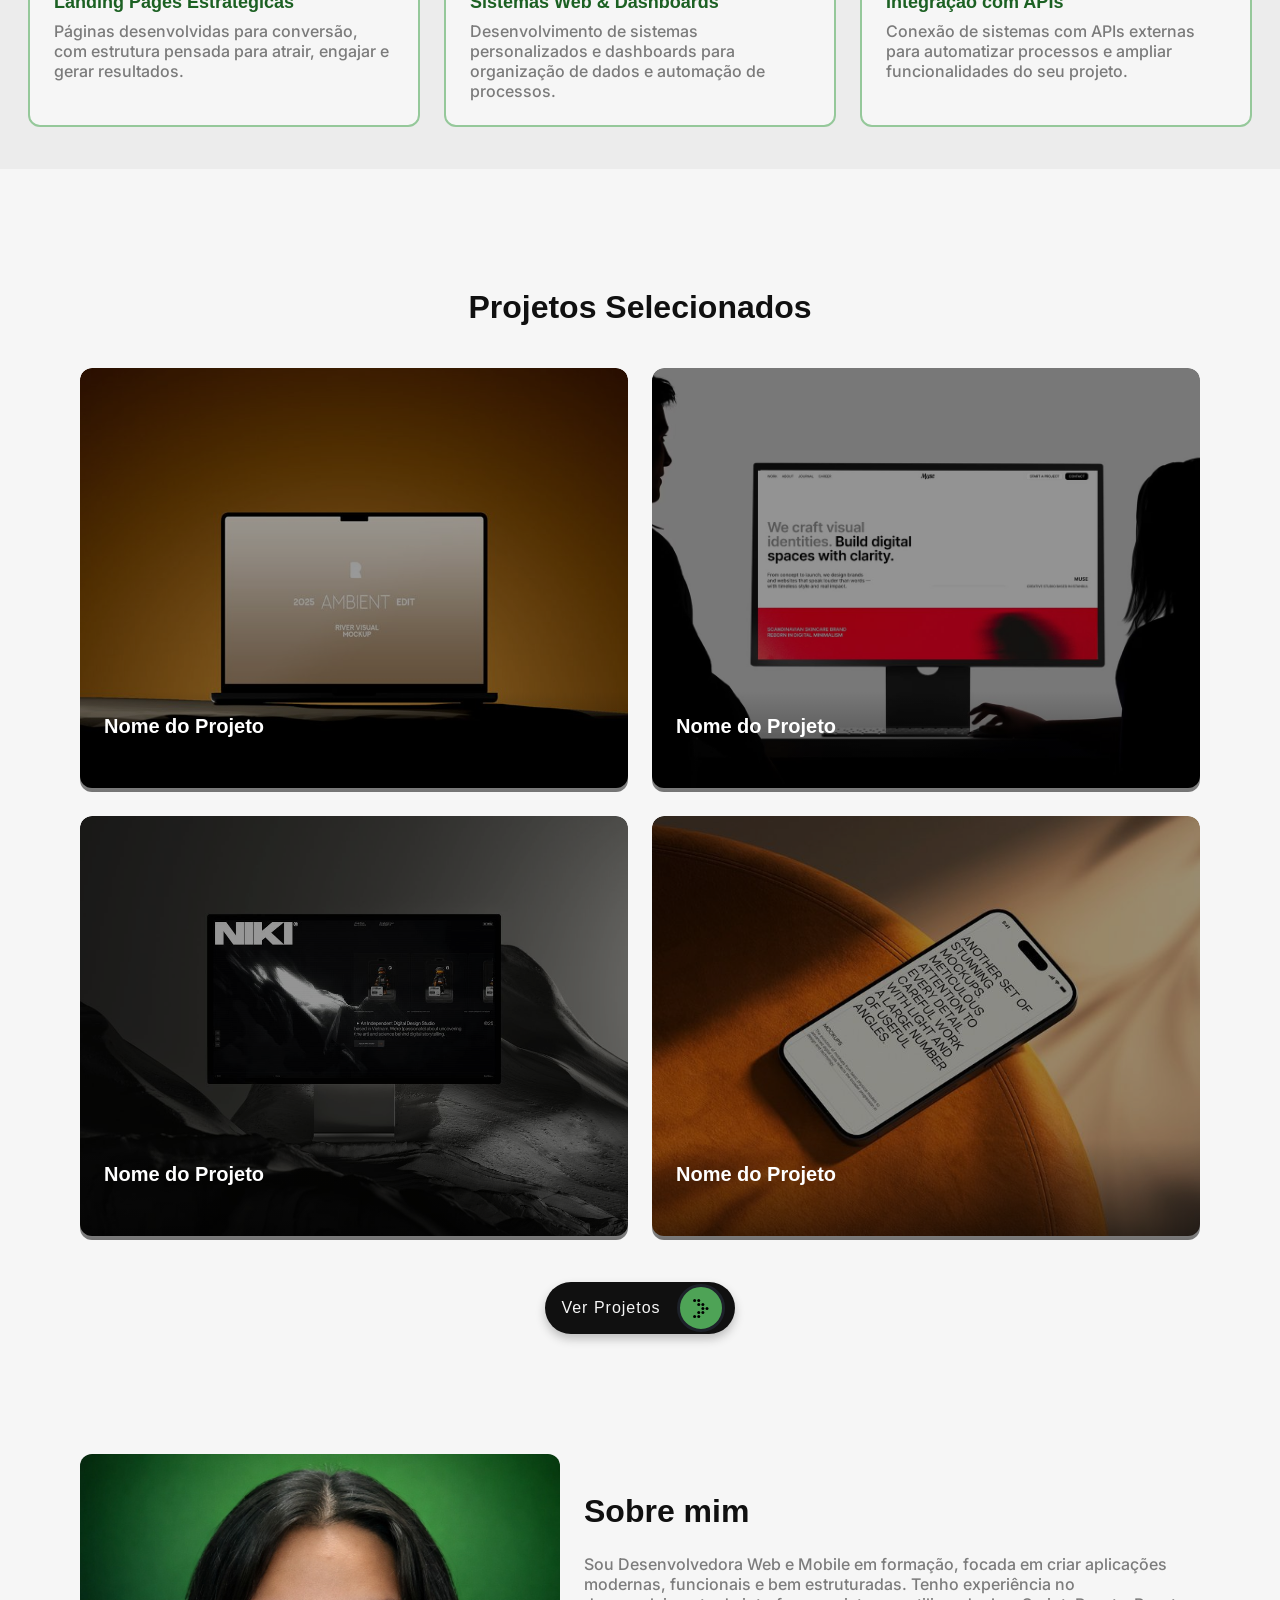
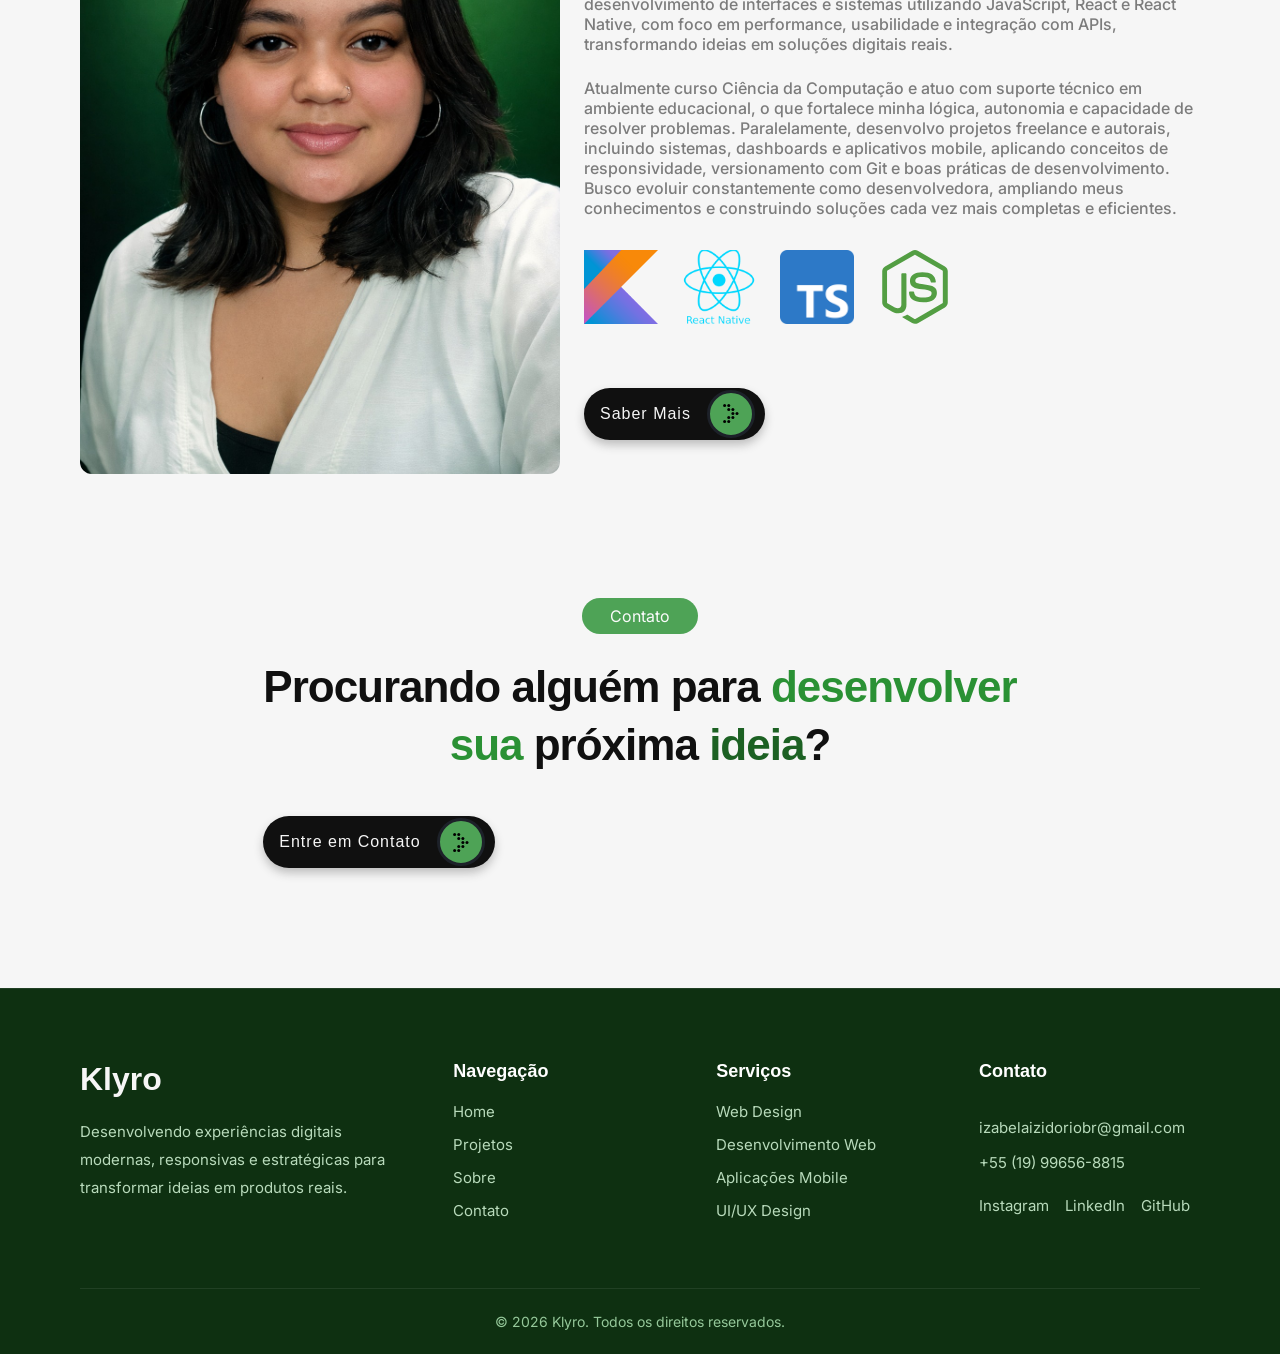
==== commit 57032659: "contato e footer" ====
--- a/index.html
+++ b/index.html
@@ -111,7 +111,6 @@
         </p>
     </section>
 
-
     <!--SERVIÇOS-->
     <section class="servicos">
         <div class="servicos_section">
@@ -307,7 +306,7 @@
                 <div class="center-geral-btn">
                     <div class="geral_btn">
                         <button class="Btn-Container">
-                            <span class="text">Ver Projetos</span>
+                            <span class="text">Saber Mais</span>
                             <span class="icon-Container">
                                 <svg width="16" height="19" viewBox="0 0 16 19" fill="nones"
                                     xmlns="http://www.w3.org/2000/svg">
@@ -331,6 +330,102 @@
 
 
     </section>
+
+    <!--CONTATO-->
+    <section class="contact">
+        <div class="contact-section">
+            <div class="contact-txt">
+                <h3 class="cor-1">Contato</h3>
+                <h1 class="cor-15">Procurando alguém para <span class="cor-p5">desenvolver <br>sua</span> próxima
+                    <span class="cor-p7">ideia</span>?<br>
+            </div>
+            <div class="geral_btn">
+                <button class="Btn-Container">
+                    <span class="text">Entre em Contato</span>
+                    <span class="icon-Container">
+                        <svg width="16" height="19" viewBox="0 0 16 19" fill="nones" xmlns="http://www.w3.org/2000/svg">
+                            <circle cx="1.61321" cy="1.61321" r="1.5" fill="black"></circle>
+                            <circle cx="5.73583" cy="1.61321" r="1.5" fill="black"></circle>
+                            <circle cx="5.73583" cy="5.5566" r="1.5" fill="black"></circle>
+                            <circle cx="9.85851" cy="5.5566" r="1.5" fill="black"></circle>
+                            <circle cx="9.85851" cy="9.5" r="1.5" fill="black"></circle>
+                            <circle cx="13.9811" cy="9.5" r="1.5" fill="black"></circle>
+                            <circle cx="5.73583" cy="13.4434" r="1.5" fill="black"></circle>
+                            <circle cx="9.85851" cy="13.4434" r="1.5" fill="black"></circle>
+                            <circle cx="1.61321" cy="17.3868" r="1.5" fill="black"></circle>
+                            <circle cx="5.73583" cy="17.3868" r="1.5" fill="black"></circle>
+                        </svg>
+                    </span>
+                </button>
+            </div>
+        </div>
+    </section>
+
+    <!--FOOTER-->
+    <footer class="footer">
+        <div class="footer-container">
+
+            <!-- LOGO + DESCRIÇÃO -->
+            <div class="footer-brand">
+                <h2>Klyro</h2>
+                <p>
+                    Desenvolvendo experiências digitais modernas,
+                    responsivas e estratégicas para transformar ideias
+                    em produtos reais.
+                </p>
+            </div>
+
+            <!-- LINKS -->
+            <div class="footer-links">
+                <h3>Navegação</h3>
+
+                <ul>
+                    <li><a href="index.html">Home</a></li>
+                    <li><a href="#">Projetos</a></li>
+                    <li><a href="#">Sobre</a></li>
+                    <li><a href="#">Contato</a></li>
+                </ul>
+            </div>
+
+            <!-- SERVIÇOS -->
+            <div class="footer-links">
+                <h3>Serviços</h3>
+
+                <ul>
+                    <li><a href="#">Web Design</a></li>
+                    <li><a href="#">Desenvolvimento Web</a></li>
+                    <li><a href="#">Aplicações Mobile</a></li>
+                    <li><a href="#">UI/UX Design</a></li>
+                </ul>
+            </div>
+
+            <!-- CONTATO -->
+            <div class="footer-contact">
+                <h3>Contato</h3>
+
+                <a href="mailto:izabelaizidoriobr@gmail.com">
+                    izabelaizidoriobr@gmail.com
+                </a>
+
+                <a href="https://wa.me/5519996568815">
+                    +55 (19) 99656-8815
+                </a>
+
+                <div class="footer-socials">
+                    <a href="https://www.instagram.com/izabela_works/">Instagram</a>
+                    <a href="https://www.linkedin.com/in/izabela-izidorio/">LinkedIn</a>
+                    <a href="https://github.com/izabelaizidoriobr">GitHub</a>
+                </div>
+            </div>
+
+        </div>
+
+        <!-- COPYRIGHT -->
+        <div class="footer-bottom">
+            <p>© 2026 Klyro. Todos os direitos reservados.</p>
+        </div>
+    </footer>
+
     <script>
         /* =========================
            SIDEBAR
--- a/style.css
+++ b/style.css
@@ -4,6 +4,7 @@
 /* GLOBAL */
 @import "./css/global/global.css";
 @import "./css/global/navbar.css";
+@import "./css/global/footer.css";
 
 /* HOME */
 @import "./css/home/home.css";
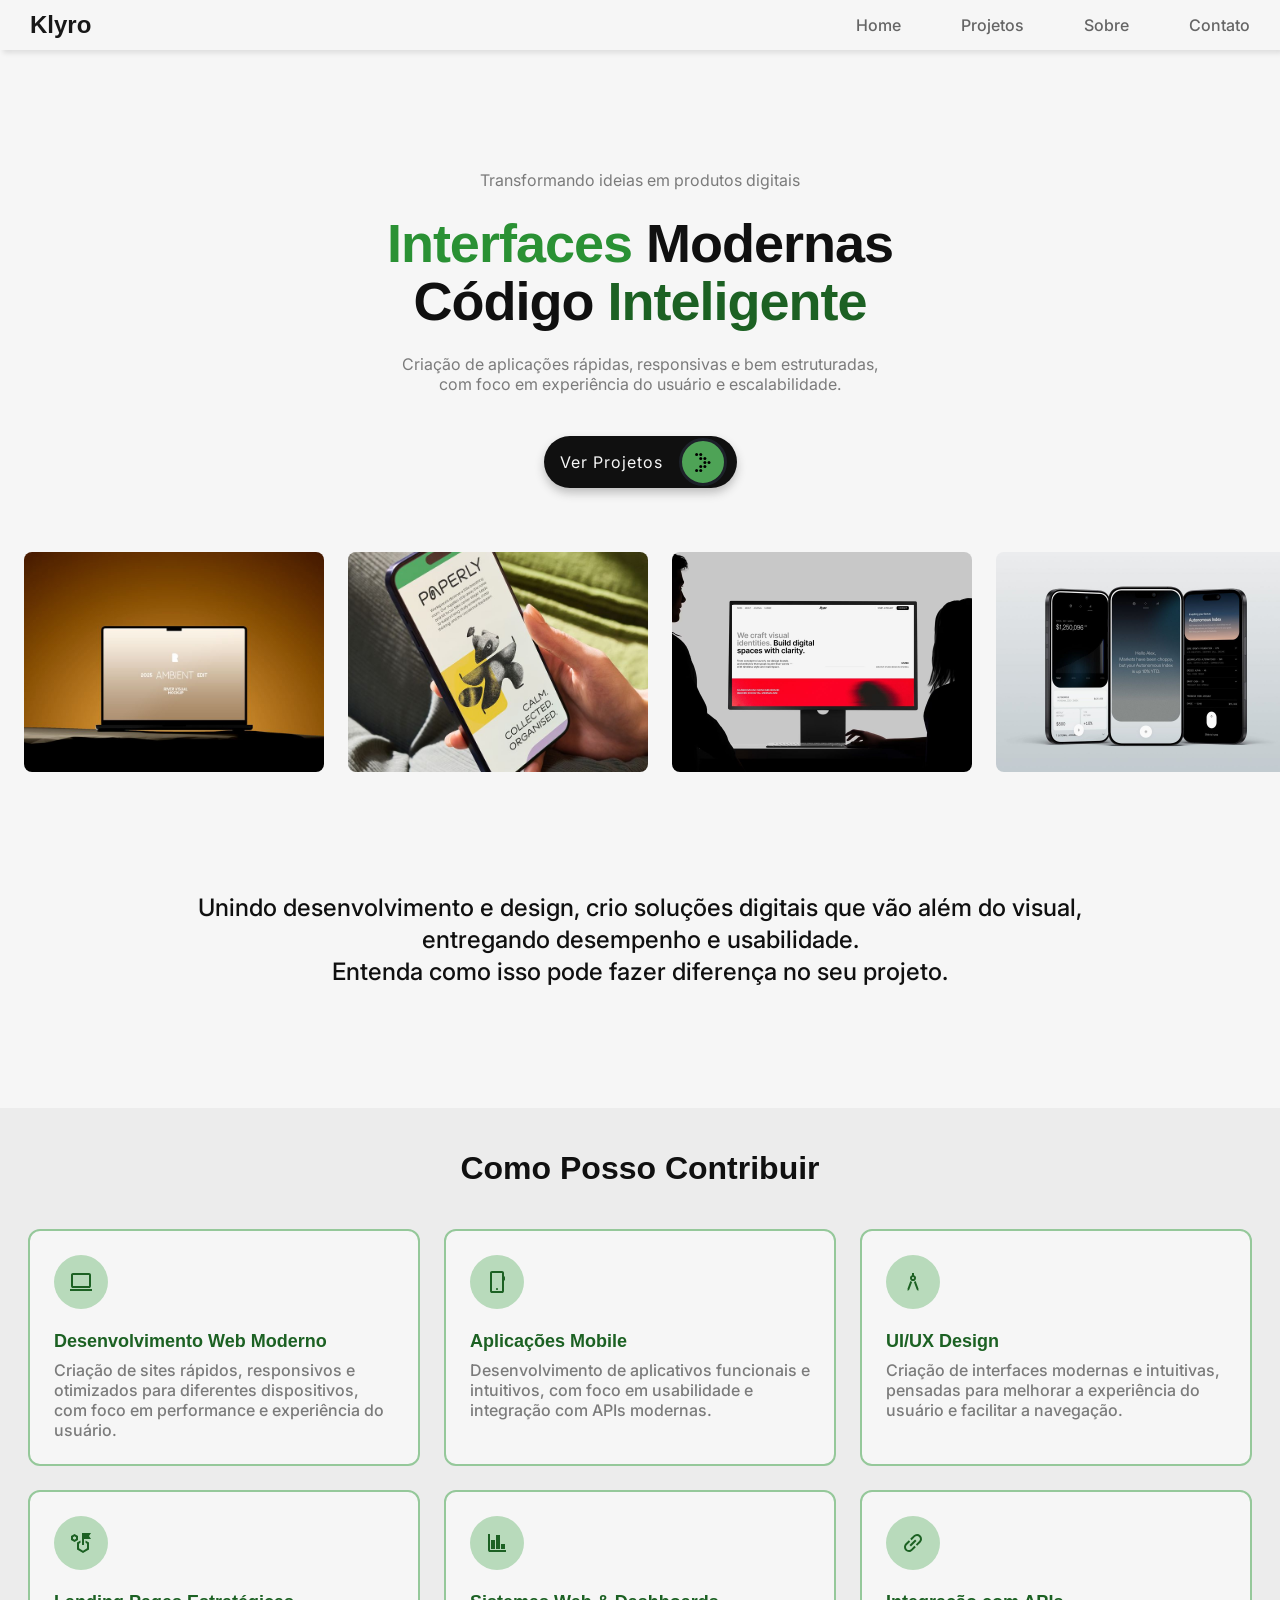
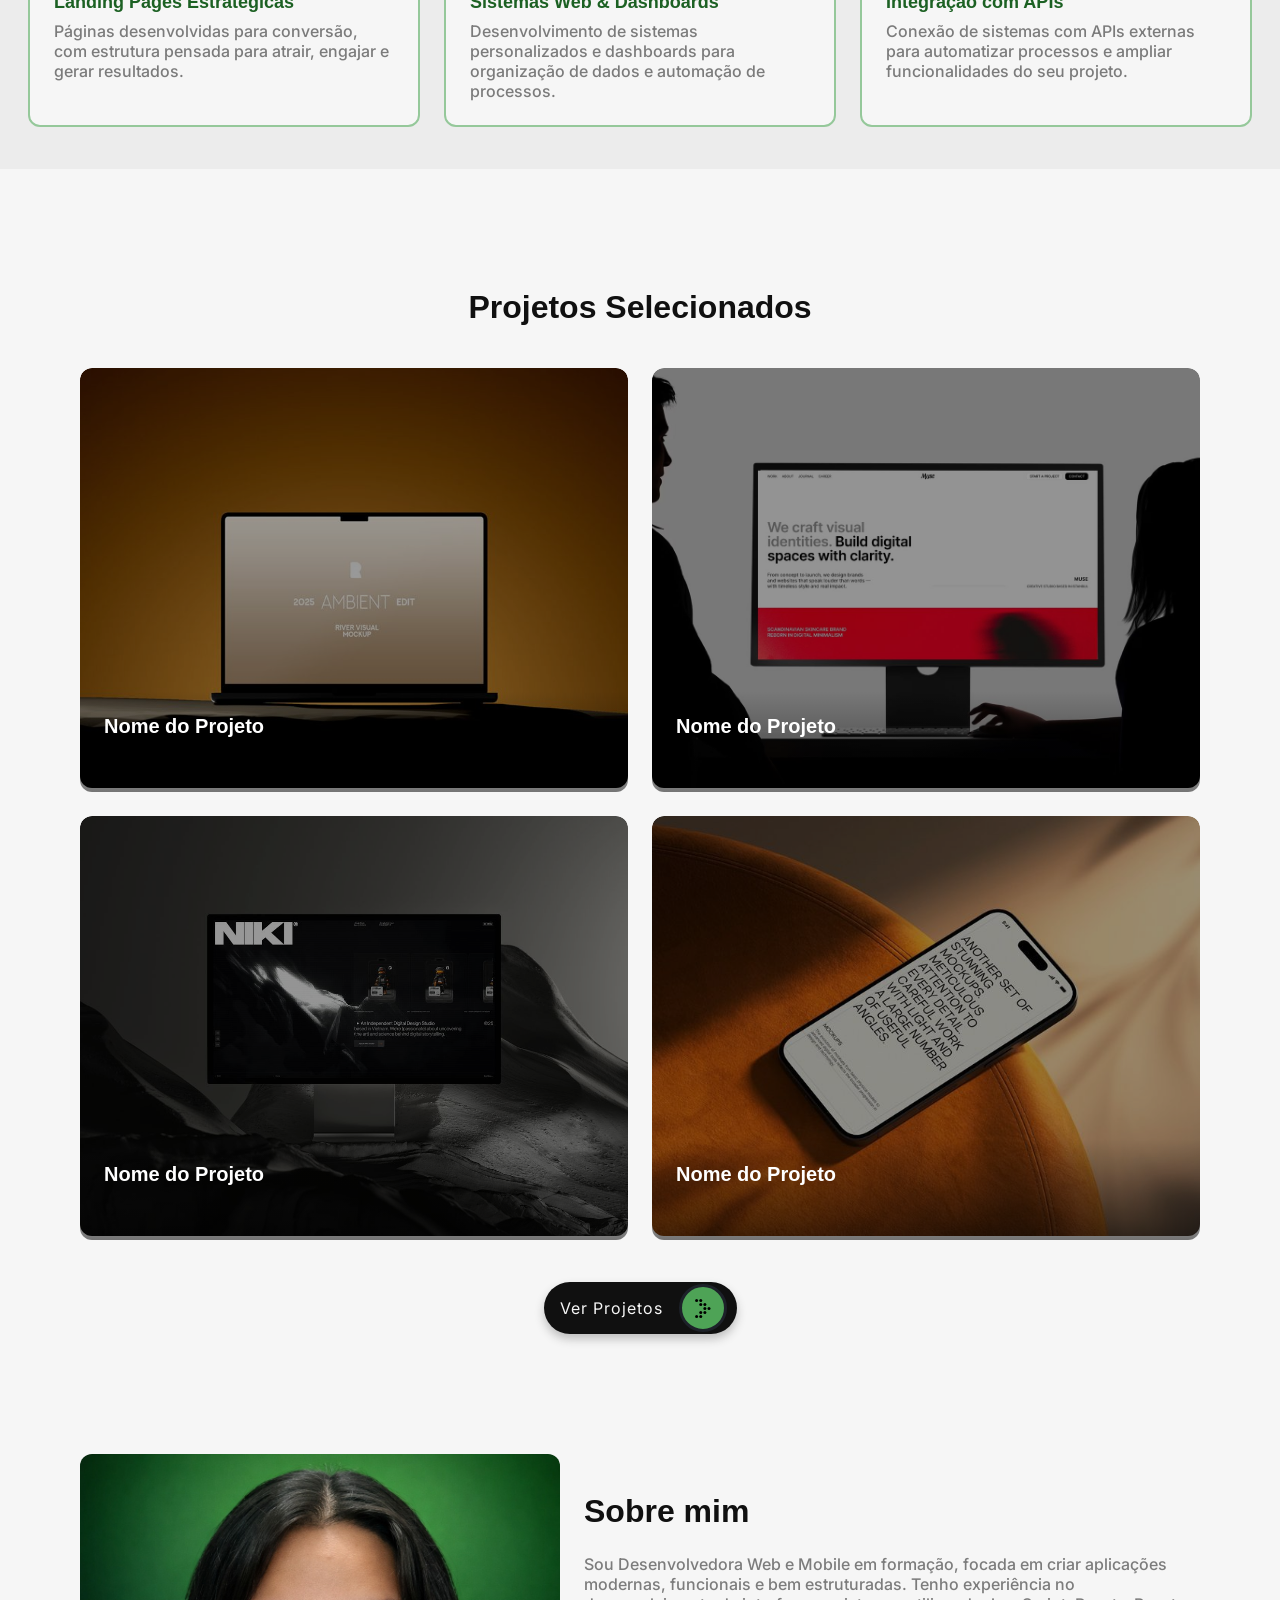
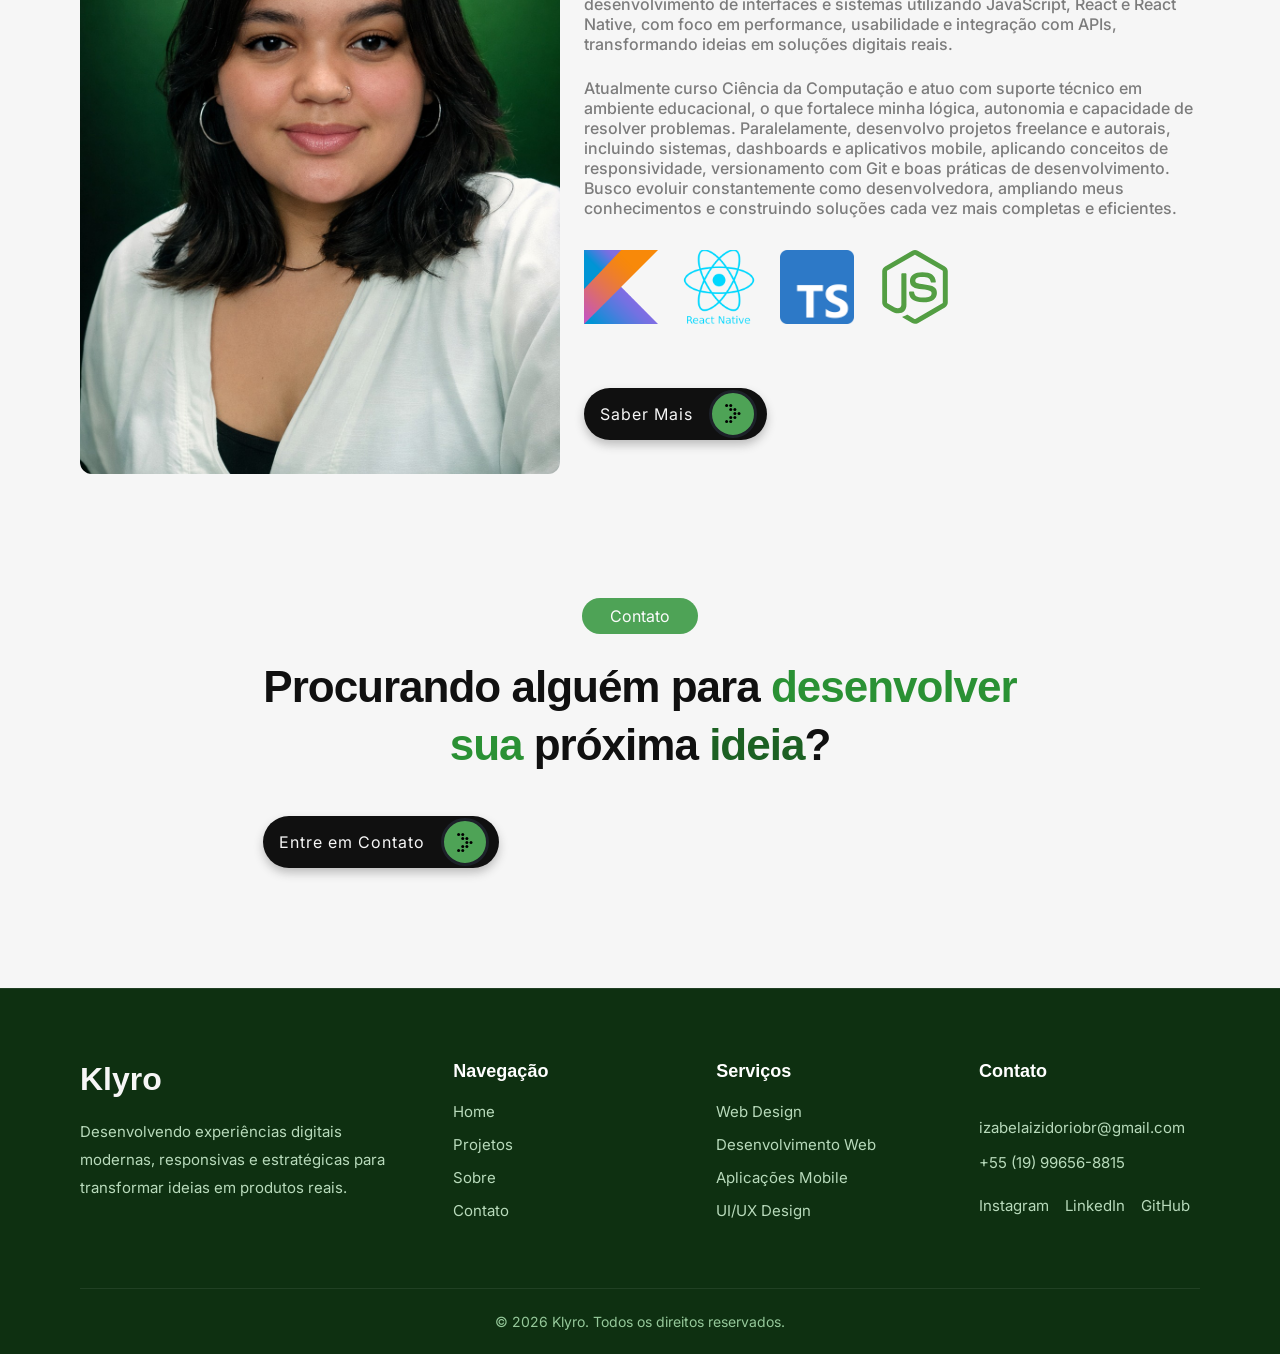
==== commit 2dc5dd80: "projetos page" ====
--- a/index.html
+++ b/index.html
@@ -15,14 +15,14 @@
 </head>
 
 <body>
-
+    <!--NAVBAR-->
     <nav>
         <!-- SIDEBAR -->
         <ul class="sidebar">
             <li onclick="hideSidebar()"><a href="#">✖</a></li>
-            <li class="logo"><a href="index.html">Klyro</a></li>
-            <li><a href="#">Home</a></li>
-            <li><a href="#">Projetos</a></li>
+            <li class="logo"><a href="/index.html">Klyro</a></li>
+            <li><a href="/index.html">Home</a></li>
+            <li><a href="/pages/projects.html">Projetos</a></li>
             <li><a href="#">Sobre</a></li>
             <li><a href="#">Contato</a></li>
         </ul>
@@ -30,8 +30,8 @@
         <!-- NAV NORMAL -->
         <ul>
             <li class="logo"><a href="index.html">Klyro</a></li>
-            <li class="hideOnMobile"><a href="#">Home</a></li>
-            <li class="hideOnMobile"><a href="#">Projetos</a></li>
+            <li class="hideOnMobile"><a href="/index.html">Home</a></li>
+            <li class="hideOnMobile"><a href="/pages/projects.html">Projetos</a></li>
             <li class="hideOnMobile"><a href="#">Sobre</a></li>
             <li class="hideOnMobile"><a href="#">Contato</a></li>
             <li class="menu-button" onclick="showSidebar()">
@@ -54,23 +54,29 @@
             </div>
 
             <div class="hero_btn">
-                <button class="Btn-Container">
-                    <span class="text">Ver Projetos</span>
-                    <span class="icon-Container">
-                        <svg width="16" height="19" viewBox="0 0 16 19" fill="nones" xmlns="http://www.w3.org/2000/svg">
-                            <circle cx="1.61321" cy="1.61321" r="1.5" fill="black"></circle>
-                            <circle cx="5.73583" cy="1.61321" r="1.5" fill="black"></circle>
-                            <circle cx="5.73583" cy="5.5566" r="1.5" fill="black"></circle>
-                            <circle cx="9.85851" cy="5.5566" r="1.5" fill="black"></circle>
-                            <circle cx="9.85851" cy="9.5" r="1.5" fill="black"></circle>
-                            <circle cx="13.9811" cy="9.5" r="1.5" fill="black"></circle>
-                            <circle cx="5.73583" cy="13.4434" r="1.5" fill="black"></circle>
-                            <circle cx="9.85851" cy="13.4434" r="1.5" fill="black"></circle>
-                            <circle cx="1.61321" cy="17.3868" r="1.5" fill="black"></circle>
-                            <circle cx="5.73583" cy="17.3868" r="1.5" fill="black"></circle>
-                        </svg>
-                    </span>
-                </button>
+                <div class="hero_btn">
+                    <a href="/pages/projects.html" class="Btn-Container">
+                        <span class="text">Ver Projetos</span>
+
+                        <span class="icon-Container">
+                            <svg width="16" height="19" viewBox="0 0 16 19" fill="none"
+                                xmlns="http://www.w3.org/2000/svg">
+
+                                <circle cx="1.61321" cy="1.61321" r="1.5" fill="black"></circle>
+                                <circle cx="5.73583" cy="1.61321" r="1.5" fill="black"></circle>
+                                <circle cx="5.73583" cy="5.5566" r="1.5" fill="black"></circle>
+                                <circle cx="9.85851" cy="5.5566" r="1.5" fill="black"></circle>
+                                <circle cx="9.85851" cy="9.5" r="1.5" fill="black"></circle>
+                                <circle cx="13.9811" cy="9.5" r="1.5" fill="black"></circle>
+                                <circle cx="5.73583" cy="13.4434" r="1.5" fill="black"></circle>
+                                <circle cx="9.85851" cy="13.4434" r="1.5" fill="black"></circle>
+                                <circle cx="1.61321" cy="17.3868" r="1.5" fill="black"></circle>
+                                <circle cx="5.73583" cy="17.3868" r="1.5" fill="black"></circle>
+
+                            </svg>
+                        </span>
+                    </a>
+                </div>
             </div>
 
         </div>
@@ -254,10 +260,12 @@
             </div>
         </div>
         <div class="geral_btn">
-            <button class="Btn-Container">
+            <a href="/pages/projects.html" class="Btn-Container">
                 <span class="text">Ver Projetos</span>
+
                 <span class="icon-Container">
-                    <svg width="16" height="19" viewBox="0 0 16 19" fill="nones" xmlns="http://www.w3.org/2000/svg">
+                    <svg width="16" height="19" viewBox="0 0 16 19" fill="none" xmlns="http://www.w3.org/2000/svg">
+
                         <circle cx="1.61321" cy="1.61321" r="1.5" fill="black"></circle>
                         <circle cx="5.73583" cy="1.61321" r="1.5" fill="black"></circle>
                         <circle cx="5.73583" cy="5.5566" r="1.5" fill="black"></circle>
@@ -268,9 +276,10 @@
                         <circle cx="9.85851" cy="13.4434" r="1.5" fill="black"></circle>
                         <circle cx="1.61321" cy="17.3868" r="1.5" fill="black"></circle>
                         <circle cx="5.73583" cy="17.3868" r="1.5" fill="black"></circle>
+
                     </svg>
                 </span>
-            </button>
+            </a>
         </div>
     </section>
 
@@ -305,11 +314,13 @@
 
                 <div class="center-geral-btn">
                     <div class="geral_btn">
-                        <button class="Btn-Container">
+                        <a href="#" class="Btn-Container">
                             <span class="text">Saber Mais</span>
+
                             <span class="icon-Container">
-                                <svg width="16" height="19" viewBox="0 0 16 19" fill="nones"
+                                <svg width="16" height="19" viewBox="0 0 16 19" fill="none"
                                     xmlns="http://www.w3.org/2000/svg">
+
                                     <circle cx="1.61321" cy="1.61321" r="1.5" fill="black"></circle>
                                     <circle cx="5.73583" cy="1.61321" r="1.5" fill="black"></circle>
                                     <circle cx="5.73583" cy="5.5566" r="1.5" fill="black"></circle>
@@ -320,9 +331,10 @@
                                     <circle cx="9.85851" cy="13.4434" r="1.5" fill="black"></circle>
                                     <circle cx="1.61321" cy="17.3868" r="1.5" fill="black"></circle>
                                     <circle cx="5.73583" cy="17.3868" r="1.5" fill="black"></circle>
+
                                 </svg>
                             </span>
-                        </button>
+                        </a>
                     </div>
                 </div>
             </div>
@@ -340,10 +352,12 @@
                     <span class="cor-p7">ideia</span>?<br>
             </div>
             <div class="geral_btn">
-                <button class="Btn-Container">
+                <a href="#" class="Btn-Container">
                     <span class="text">Entre em Contato</span>
+
                     <span class="icon-Container">
-                        <svg width="16" height="19" viewBox="0 0 16 19" fill="nones" xmlns="http://www.w3.org/2000/svg">
+                        <svg width="16" height="19" viewBox="0 0 16 19" fill="none" xmlns="http://www.w3.org/2000/svg">
+
                             <circle cx="1.61321" cy="1.61321" r="1.5" fill="black"></circle>
                             <circle cx="5.73583" cy="1.61321" r="1.5" fill="black"></circle>
                             <circle cx="5.73583" cy="5.5566" r="1.5" fill="black"></circle>
@@ -354,9 +368,10 @@
                             <circle cx="9.85851" cy="13.4434" r="1.5" fill="black"></circle>
                             <circle cx="1.61321" cy="17.3868" r="1.5" fill="black"></circle>
                             <circle cx="5.73583" cy="17.3868" r="1.5" fill="black"></circle>
+
                         </svg>
                     </span>
-                </button>
+                </a>
             </div>
         </div>
     </section>
@@ -380,8 +395,8 @@
                 <h3>Navegação</h3>
 
                 <ul>
-                    <li><a href="index.html">Home</a></li>
-                    <li><a href="#">Projetos</a></li>
+                    <li><a href="/index.html">Home</a></li>
+                    <li><a href="/pages/projects.html">Projetos</a></li>
                     <li><a href="#">Sobre</a></li>
                     <li><a href="#">Contato</a></li>
                 </ul>
